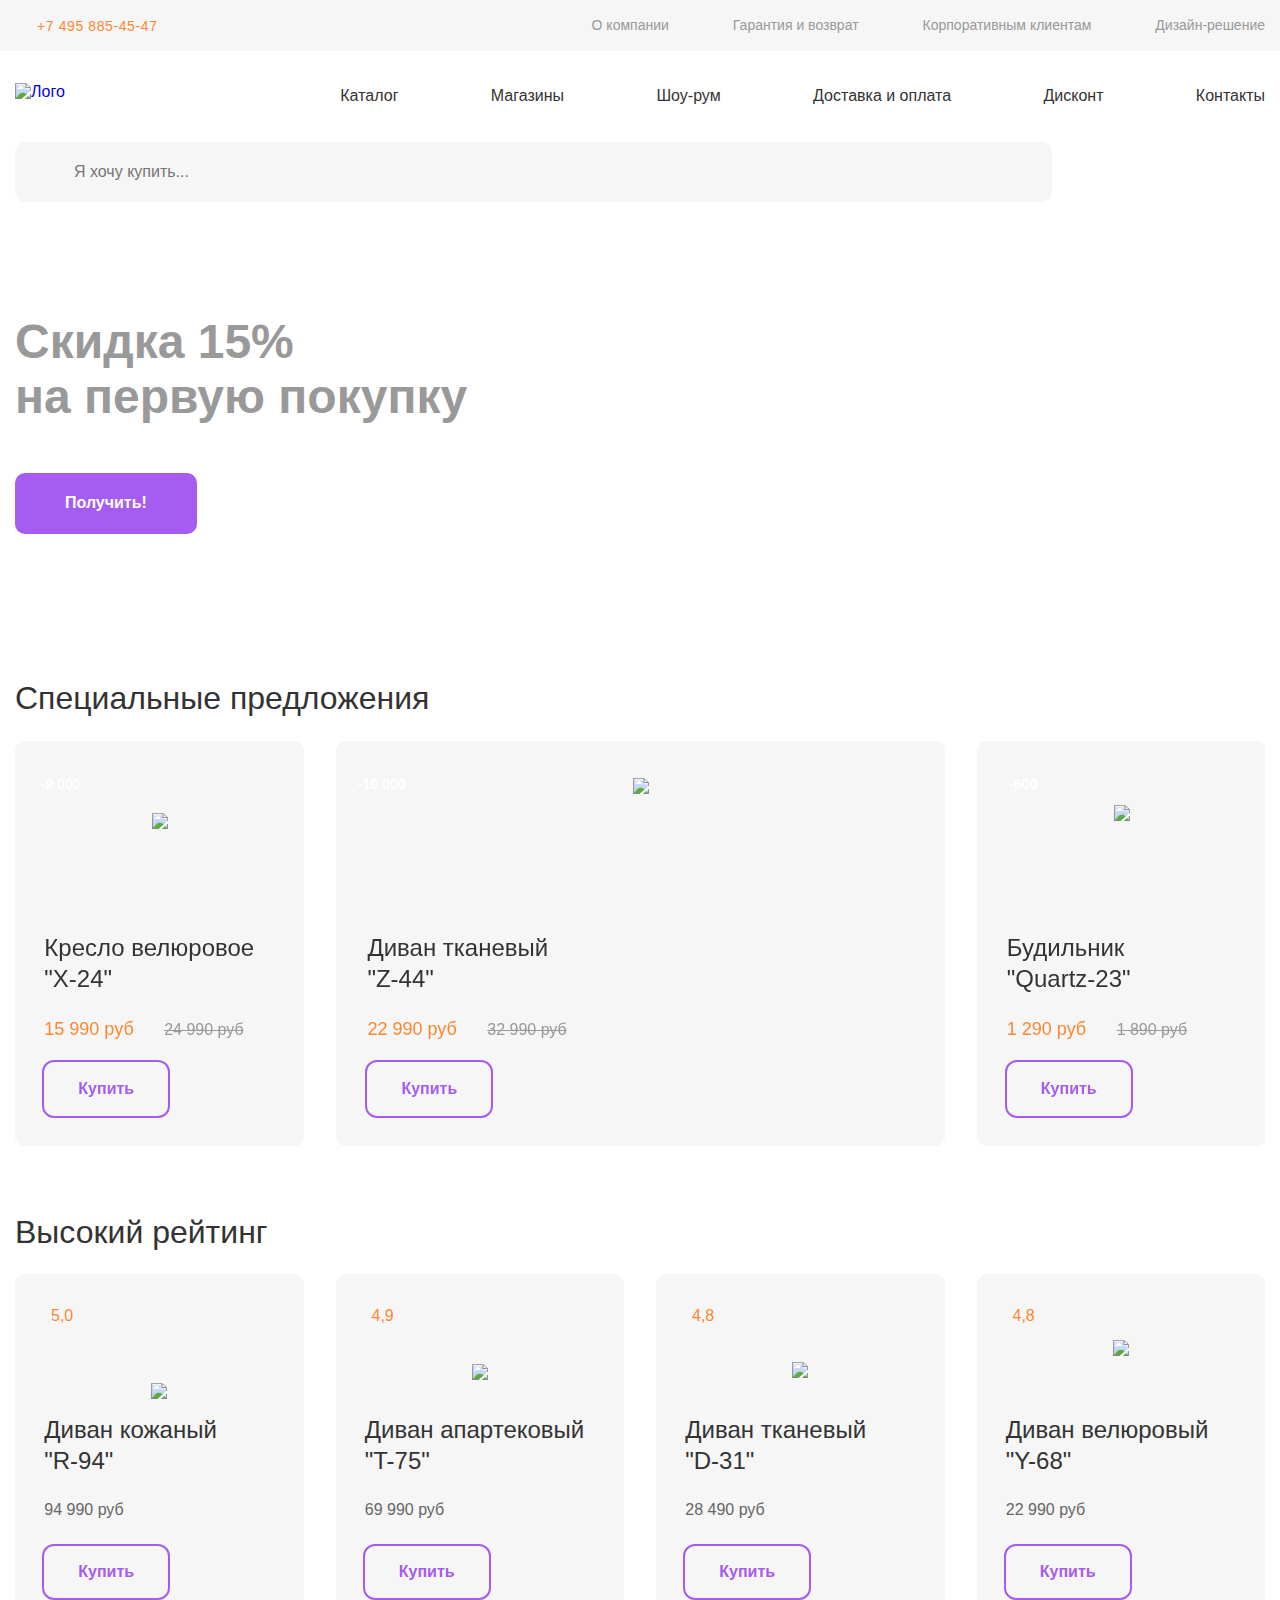
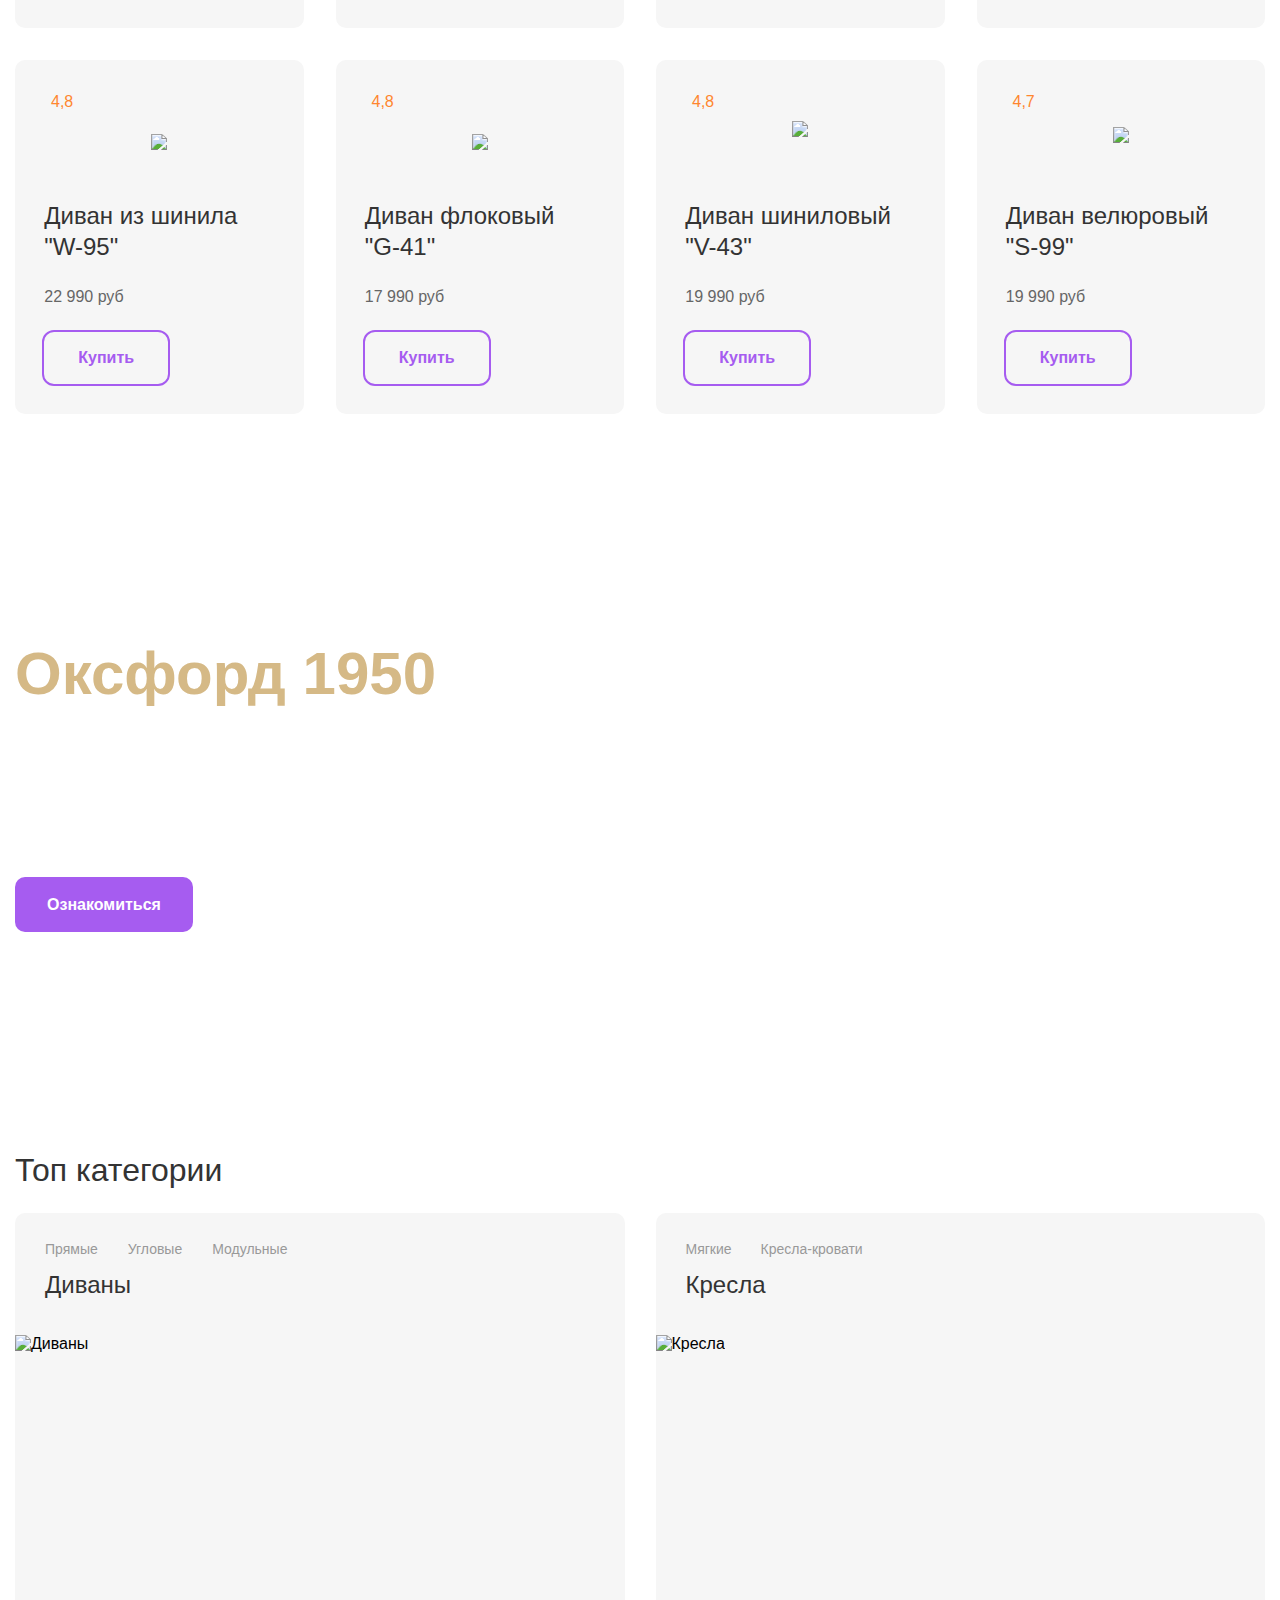
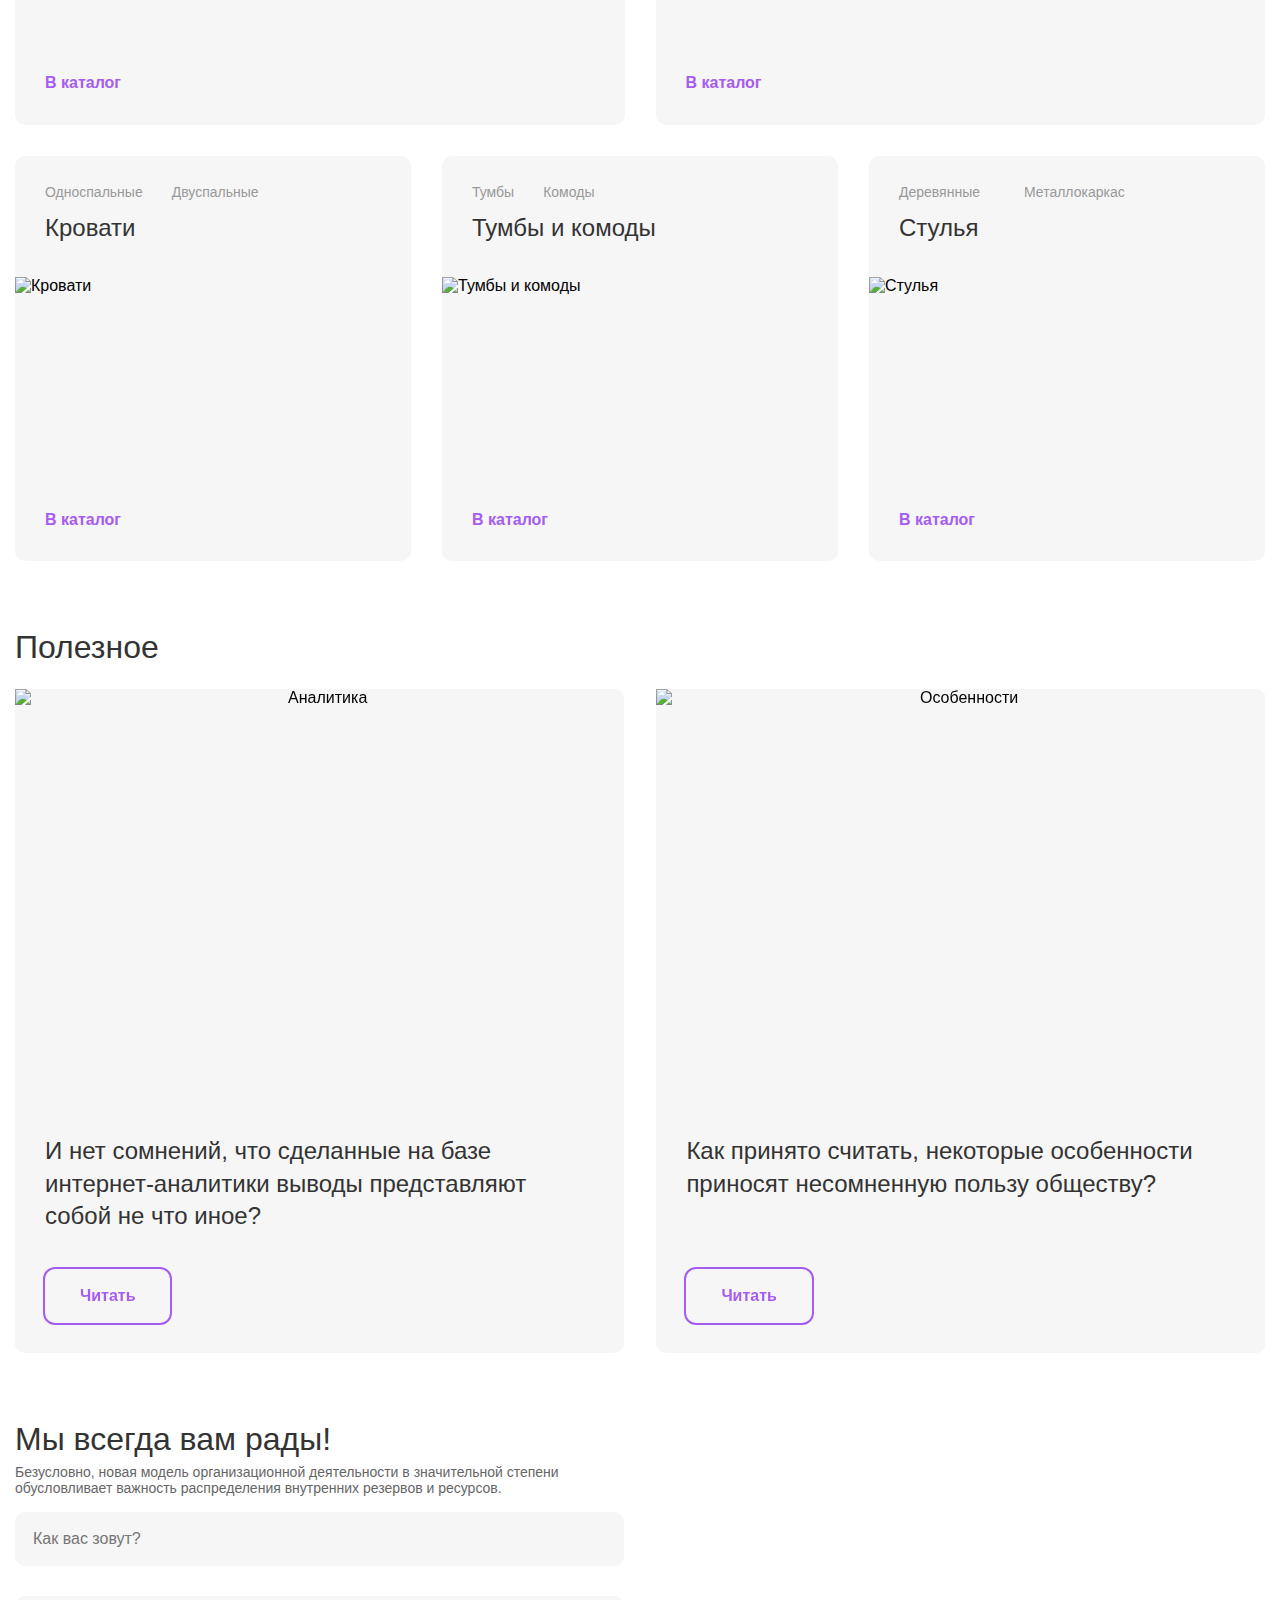
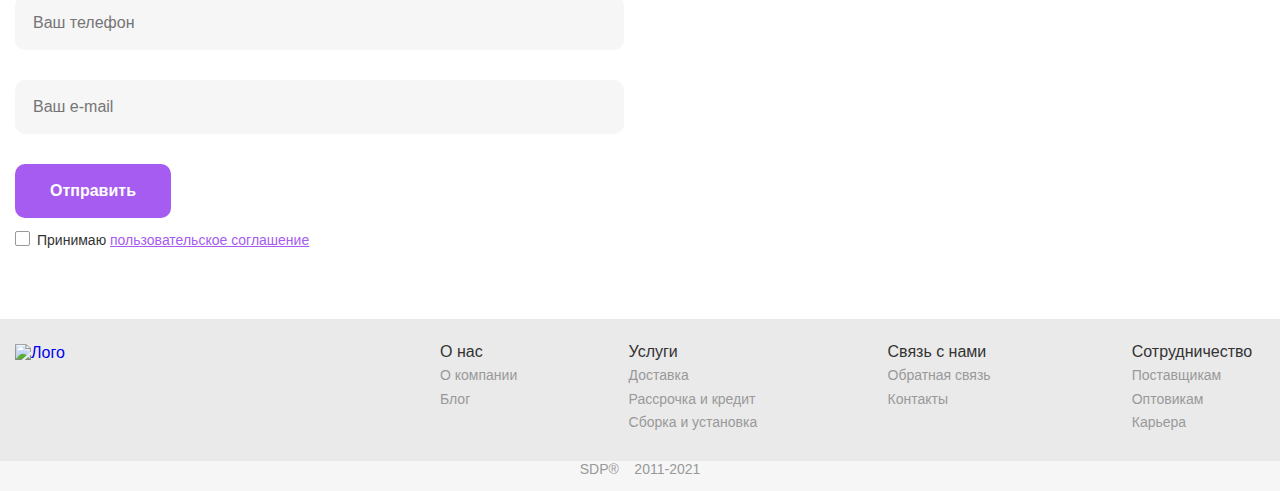
==== index.html @ 3b6efd2d "Add files via upload" ====
<!DOCTYPE html>
<html lang="ru" class="page">

<head>
  <meta charset="UTF-8">
  <meta name="viewport" content="width=device-width, initial-scale=1.0">
  <link rel="shortcut icon" href="favicon.ico" type="image/x-icon">
  <meta http-equiv="X-UA-Compatible" content="ie=edge">
  <meta name="theme-color" content="#111111">
  <meta name="description" content="Магазин диванов">
  <title>SitDownPls</title>
  <link href="fonts/MullerRegular.woff2" as="font" type="font/woff2" crossorigin>
  <link href="fonts/OpenSansRegular.woff2" as="font" type="font/woff2" crossorigin>
  <link href="fonts/OpenSansSemiBold.woff2" as="font" type="font/woff2" crossorigin>
  <link href="fonts/OpenSansBold.woff2" as="font" type="font/woff2" crossorigin>
  <link href="fonts/PlayfairDisplayBlack.woff2" as="font" type="font/woff2" crossorigin>
  <link rel="stylesheet" href="css/vendor.css">
  <link rel="stylesheet" href="https://cdn.jsdelivr.net/npm/swiper@11/swiper-bundle.min.css">
  <link rel="stylesheet" href="css/main.css">
</head>

<body class="page__body">
  <div class="site-container">
    <header class="header">
  <div class="container header__container">
    <div class="header__submenu">
      <div class="header__wrap-phone">
        <a href="tel:+7(495)885-45-47" class="header__phone-link" aria-label="+7(495)885-45-47">
        <svg class="header__phone-image">
          <use xlink:href="img/sprite.svg#mdi_call"></use>
        </svg>
          +7 495 885-45-47
        </a>
      </div>
      <nav class="nav-submenu header__nav" title="">
        <ul class="list-reset nav-submenu__list">
          <li class="nav-submenu__item"><a href="#" class="nav-submenu__link">О компании</a></li>
          <li class="nav-submenu__item"><a href="#" class="nav-submenu__link">Гарантия и возврат</a></li>
          <li class="nav-submenu__item"><a href="#" class="nav-submenu__link">Корпоративным клиентам</a></li>
          <li class="nav-submenu__item"><a href="#" class="nav-submenu__link">Дизайн-решение</a></li>
        </ul>
      </nav>
    </div>

    <a href="index.html" class="logo header__logo">
      <img loading="lazy" src="img/logo.svg" class="image" width="187" height="27" alt="Лого">
    </a>

    <div class="nav" data-menu>
      <nav class="nav-menu" title="">
        <ul class="list-reset nav-menu__list">
          <li class="nav-menu__item"><a href="catalog.html" class="nav-menu__link" target="_blank" data-menu-item>Каталог</a></li>
          <li class="nav-menu__item"><a href="#" class="nav-menu__link" target="_blank" data-menu-item>Магазины</a></li>
          <li class="nav-menu__item"><a href="#" class="nav-menu__link" target="_blank" data-menu-item>Шоу-рум</a></li>
          <li class="nav-menu__item"><a href="#" class="nav-menu__link" target="_blank" data-menu-item>Доставка и оплата</a></li>
          <li class="nav-menu__item"><a href="#discont" class="nav-menu__link" data-scroll data-menu-item>Дисконт</a></li>
          <li class="nav-menu__item"><a href="#contacts" class="nav-menu__link" data-scroll data-menu-item>Контакты</a></li>
        </ul>
      </nav>
    </div>
    <div class="header__block-search">
      <button class="header__search-btn btn-reset" aria-label="Поиск">
        <svg>
          <use xlink:href="/img/sprite.svg#search"></use>
        </svg>
      </button>
      <label>
        <span class="visually-hidden"></span>
        <input class="header__input" type="text" placeholder="Я хочу купить...">
      </label>
      <a class="header__search-link btn-reset" aria-label="Список">
        <svg>
          <use xlink:href="img/sprite-manual.svg#arrow"></use>
        </svg>
      </a>

    </div>
    <div class="header__block-user">
      <button class="header__user btn-reset" aria-label="Личный кабинет">
        <svg>
          <use xlink:href="img/sprite-manual.svg#user"></use>
        </svg>
      </button>
      <button class="header__basket btn-reset" aria-label="Корзина">
        <svg>
          <use xlink:href="img/sprite-manual.svg#shopping_cart"></use>
        </svg>
      </button>
    </div>
  </div>
</header>

    <main class="main">
      <section id="discont" class="hero-top">
  <div class="hero-top__container container">
    <h1 class="hero-top__title">Скидка 15% <br> на первую покупку</h1>
    <button class="hero-top__btn btn-primary btn-reset" aria-label="Получить">Получить!</button>
  </div>
</section>

      <section class="special">
  <div class="special__container container">
    <div class="special__wrap">
      <h2 class="special__title title">Специальные предложения</h2>
      <div class="special__tab-block">
        <button class="special__btn-arrows btn-arrows special__btn-arrows-left btn-reset" aria-label="Налево">
          <svg>
            <use xlink:href="img/sprite-manual.svg#left-arrow"></use>
          </svg>
        </button>
        <button class="special__btn-arrows btn-arrows special__btn-arrows-right btn-reset"  aria-label="Направо">
          <svg>
            <use xlink:href="img/sprite-manual.svg#right-arrow"></use>
          </svg>
        </button>
      </div>
    </div>

    <div class="special__swiper">
      <div class="swiper-wrapper special__wrapper">
        <div class="swiper-slide special__slide card">
          <div class="special__card special__card_name_chair card__item">
            <a href="card-one.html" class="special__link card__link" aria-label="Кресло велюровое X-24" target="_blank"></a>
            <div class="special__image card__image">
              <img loading="lazy" src="img/chair.png" alt="Кресло велюровое X-24">
            </div>
            <div class="card__inner">
              <div class="special__content card__content">
                <h3 class="special__subtitle card__subtitle">Кресло велюровое<br><q>X-24</q></h3>
                <div class="special__prices-block card__prices-block">
                  <span class="special__price">15 990 руб</span>
                  <span class="special__old-price card__old-price">24 990 руб</span>
                </div>
              </div>
              <div class="special__wrap-btn card__wrap-btn">
                <button class="special__btn btn-reset btn-secondary" aria-label="Купить">Купить</button>
              </div>
            </div>
            <span class="special__discount-total">-9 000</span>
          </div>
        </div>

        <div class="swiper-slide special__slide special__slide_number_2 card">
          <div class="special__card special__card_name_sofa card__item">
            <a href="card-one.html" class="special__link card__link" aria-label="Диван тканевый “Z-44”" target="_blank"></a>
            <div class="special__image card__image special__image_name_sofa">
              <picture>
                <source srcset="img/sofa-1024.png" media="(max-width: 1024px)">
                <img class="special__image-size" loading="lazy" src="img/sofa.png" alt="Диван тканевый “Z-44”">
              </picture>
            </div>
            <div class="special__inner special__inner_name_sofa card__inner">
              <div class="special__content card__content">
                <h3 class="special__subtitle card__subtitle">Диван тканевый<br><q>Z-44</q></h3>
                <div class="special__prices-block card__prices-block">
                  <span class="special__price">22 990 руб</span>
                  <span class="special__old-price card__old-price">32 990 руб</span>
                </div>
              </div>
              <div class="special__wrap-btn card__wrap-btn">
                <button class="special__btn btn-reset btn-secondary" aria-label="Купить">Купить</button>
              </div>
            </div>
            <span class="special__discount-total">-10 000</span>
          </div>
        </div>

        <div class="swiper-slide special__slide card">
          <div class="special__card special__card_name_clock card__item">
            <a href="card-one.html" class="special__link card__link" aria-label="Будильник “Quartz-23”" target="_blank"></a>
            <div class="special__image card__image">
              <img loading="lazy" src="img/Clock.png" alt="Будильник “Quartz-23”">
            </div>
            <div class="card__inner">
              <div class="special__content card__content">
                <h3 class="special__subtitle card__subtitle">Будильник<br><q>Quartz-23</q></h3>
                <div class="special__prices-block card__prices-block">
                  <span class="special__price">1 290 руб</span>
                  <span class="special__old-price card__old-price">1 890 руб</span>
                </div>
              </div>
              <div class="special__wrap-btn card__wrap-btn">
                <button class="special__btn btn-reset btn-secondary" aria-label="Купить">Купить</button>
              </div>
            </div>
            <span class="special__discount-total">-600</span>
          </div>
        </div>

        <div class="swiper-slide special__slide card">
          <div class="special__card special__card_name_deer card__item">
            <a href="card-one.html" class="special__link card__link" aria-label="Мини-скульптура “Oh my deer”" target="_blank"></a>
            <div class="special__image card__image">
              <img loading="lazy" src="img/Dear.png" alt="Мини-скульптура “Oh my deer”">
            </div>
            <div class="card__inner">
              <div class="special__content card__content">
                <h3 class="special__subtitle card__subtitle">Мини-скульптура <q>Oh my deer</q></h3>
                <div class="special__prices-block card__prices-block">
                  <span class="special__price">690 руб</span>
                  <span class="special__old-price card__old-price">990 руб</span>
                </div>
              </div>
              <div class="special__wrap-btn card__wrap-btn">
                <button class="special__btn btn-reset btn-secondary" aria-label="Купить">Купить</button>
              </div>
            </div>
            <span class="special__discount-total">-300</span>
          </div>
        </div>

        <div class="swiper-slide special__slide card">
          <div class="special__card special__card_name_sofa-brown card__item">
            <a href="card-one.html" class="special__link card__link" aria-label="Диван вел-флок “Z-85”" target="_blank"></a>
            <div class="special__image card__image">
              <img loading="lazy" src="img/sofa-brown.png" alt="Диван вел-флок “Z-85”">
            </div>
            <div class="card__inner">
              <div class="special__content card__content special__content_name_sofa-brown">
                <h3 class="special__subtitle card__subtitle">Диван вел-флок<br><q>Z-85</q></h3>
                <div class="special__prices-block card__prices-block">
                  <span class="special__price">22 990 руб</span>
                  <span class="special__old-price card__old-price">32 990 руб</span>
                </div>
              </div>
              <div class="special__wrap-btn card__wrap-btn">
                <button class="special__btn btn-reset btn-secondary" aria-label="Купить">Купить</button>
              </div>
            </div>
            <span class="special__discount-total">-10 000</span>
          </div>
        </div>

        <div class="swiper-slide special__slide card">
          <div class="special__card special__card_name_termometer card__item">
            <a href="card-one.html" class="special__link card__link" aria-label="Термометр + гидрометр “H-18”" target="_blank"></a>
            <div class="special__image card__image">
              <img loading="lazy" src="img/termometer.png" alt="Термометр + гидрометр “H-18”">
            </div>
            <div class="card__inner">
              <div class="special__content card__content">
                <h3 class="special__subtitle card__subtitle">Термометр + гидрометр <q>H-18</q></h3>
                <div class="special__prices-block card__prices-block">
                  <span class="special__price">1 390 руб</span>
                  <span class="special__old-price card__old-price">2 090 руб</span>
                </div>
              </div>
              <div class="special__wrap-btn card__wrap-btn">
                <button class="special__btn btn-reset btn-secondary" aria-label="Купить">Купить</button>
              </div>
            </div>
            <span class="special__discount-total">-700</span>
          </div>
        </div>
      </div>
    </div>
  </div>
</section>

      <section class="high-rating">
  <div class="high-rating__container container">
    <h2 class="high-rating__title title">Высокий рейтинг</h2>
    <ul class="high-rating__list list-reset card">

      <li class="high-rating__item card__item card__item_name_R94">
        <a href="card-one.html" class="high-rating__link card__link" aria-label="Диван кожаный “R-94”" target="_blank"></a>
        <div class="high-rating__image high-rating__image_name_R94 card__image">
          <picture>
            <source srcset="img/R94-320.png" media="(max-width: 320px)">
            <img loading="lazy" src="img/R94.png" alt="Диван кожаный “R-94”">
          </picture>
        </div>
        <div class="card__inner">
          <div class="high-rating__content card__content high-rating__content_name_sofa-brown">
            <h3 class="high-rating__subtitle card__subtitle">Диван кожаный<br><q>R-94</q></h3>
            <div class="high-rating__prices-block card__prices-block">
              <span class="high-rating__price card__price">94 990 руб</span>
            </div>
          </div>
          <div class="high-rating__wrap-btn card__wrap-btn">
            <button class="high-rating__btn btn-reset btn-secondary" aria-label="Купить">Купить</button>
          </div>
        </div>
        <span class="card__rate">5,0</span>
      </li>

      <li class="high-rating__item card__item">
        <a href="card-one.html" class="high-rating__link card__link" aria-label="Диван апартековый “T-75”" target="_blank"></a>
        <div class="high-rating__image high-rating__image_name_T75 card__image">
          <picture>
            <source srcset="img/T75-320.png" media="(max-width: 320px)">
            <img loading="lazy" src="img/T75.png" alt="Диван апартековый “T-75”">
          </picture>
        </div>
        <div class="card__inner">
          <div class="high-rating__content card__content high-rating__content_name_sofa-brown">
            <h3 class="high-rating__subtitle card__subtitle">Диван апартековый<br><q>T-75</q></h3>
            <div class="high-rating__prices-block card__prices-block">
              <span class="high-rating__price card__price">69 990 руб</span>
            </div>
          </div>
          <div class="high-rating__wrap-btn card__wrap-btn">
            <button class="high-rating__btn btn-reset btn-secondary" aria-label="Купить">Купить</button>
          </div>
        </div>
        <span class="card__rate">4,9</span>
      </li>

      <li class="high-rating__item card__item">
        <a href="card-one.html" class="high-rating__link card__link" aria-label="Диван тканевый “D-31”" target="_blank"></a>
        <div class="high-rating__image card__image">
          <picture>
            <source srcset="img/D31-320.png" media="(max-width: 320px)">
            <img loading="lazy" src="img/D31.png" alt="Диван тканевый “D-31”">
          </picture>
        </div>
        <div class="card__inner">
          <div class="high-rating__content card__content high-rating__content_name_sofa-brown">
            <h3 class="high-rating__subtitle card__subtitle">Диван тканевый<br><q>D-31</q></h3>
            <div class="high-rating__prices-block card__prices-block">
              <span class="high-rating__price card__price">28 490 руб</span>
            </div>
          </div>
          <div class="high-rating__wrap-btn card__wrap-btn">
            <button class="high-rating__btn btn-reset btn-secondary" aria-label="Купить">Купить</button>
          </div>
        </div>
        <span class="card__rate">4,8</span>
      </li>

      <li class="high-rating__item card__item">
        <a href="card-one.html" class="high-rating__link card__link" aria-label="Диван велюровый “Y-68”" target="_blank"></a>
        <div class="high-rating__image high-rating__image_name_Y68 card__image">
          <picture>
            <source srcset="img/Y68-320.png" media="(max-width: 320px)">
            <img loading="lazy" src="img/Y68.png" alt="Диван велюровый “Y-68”">
          </picture>
        </div>
        <div class="card__inner">
          <div class="high-rating__content card__content high-rating__content_name_sofa-brown">
            <h3 class="high-rating__subtitle card__subtitle">Диван велюровый<br><q>Y-68</q></h3>
            <div class="high-rating__prices-block card__prices-block">
              <span class="high-rating__price card__price">22 990 руб</span>
            </div>
          </div>
          <div class="high-rating__wrap-btn card__wrap-btn">
            <button class="high-rating__btn btn-reset btn-secondary" aria-label="Купить">Купить</button>
          </div>
        </div>
        <span class="card__rate">4,8</span>
      </li>

      <li class="high-rating__item card__item">
        <a href="card-one.html" class="high-rating__link card__link" aria-label="Диван из шинила “W-95”" target="_blank"></a>
        <div class="high-rating__image card__image">
          <picture>
            <source srcset="img/W95-320.png" media="(max-width: 320px)">
            <img loading="lazy" src="img/W95.png" alt="Диван из шинила “W-95”">
          </picture>
        </div>
        <div class="card__inner">
          <div class="high-rating__content card__content high-rating__content_name_sofa-brown">
            <h3 class="high-rating__subtitle card__subtitle">Диван из шинила<br><q>W-95</q></h3>
            <div class="high-rating__prices-block card__prices-block">
              <span class="high-rating__price card__price">22 990 руб</span>
            </div>
          </div>
          <div class="high-rating__wrap-btn card__wrap-btn">
            <button class="high-rating__btn btn-reset btn-secondary" aria-label="Купить">Купить</button>
          </div>
        </div>
        <span class="card__rate">4,8</span>
      </li>

      <li class="high-rating__item card__item">
        <a href="card-one.html" class="high-rating__link card__link" aria-label="Диван флоковый “G-41”" target="_blank"></a>
        <div class="high-rating__image card__image">
          <picture>
            <source srcset="img/G41-320.png" media="(max-width: 320px)">
            <img loading="lazy" src="img/G41.png" alt="Диван флоковый “G-41”">
          </picture>
        </div>
        <div class="card__inner">
          <div class="high-rating__content card__content high-rating__content_name_sofa-brown">
            <h3 class="high-rating__subtitle card__subtitle">Диван флоковый<br><q>G-41</q></h3>
            <div class="high-rating__prices-block card__prices-block">
              <span class="high-rating__price card__price">17 990 руб</span>
            </div>
          </div>
          <div class="high-rating__wrap-btn card__wrap-btn">
            <button class="high-rating__btn btn-reset btn-secondary" aria-label="Купить">Купить</button>
          </div>
        </div>
        <span class="card__rate">4,8</span>
      </li>

      <li class="high-rating__item card__item card__item_name_V43">
        <a href="card-one.html" class="high-rating__link card__link" aria-label="Диван шиниловый “V-43”" target="_blank"></a>
        <div class="high-rating__image card__image">
          <img loading="lazy" src="img/V43.png" width="266" height="130" alt="Диван шиниловый “V-43”">
        </div>
        <div class="card__inner">
          <div class="high-rating__content card__content high-rating__content_name_sofa-brown">
            <h3 class="high-rating__subtitle card__subtitle">Диван шиниловый<br><q>V-43</q></h3>
            <div class="high-rating__prices-block card__prices-block">
              <span class="high-rating__price card__price">19 990 руб</span>
            </div>
          </div>
          <div class="high-rating__wrap-btn card__wrap-btn">
            <button class="high-rating__btn btn-reset btn-secondary" aria-label="Купить">Купить</button>
          </div>
        </div>
        <span class="card__rate">4,8</span>
      </li>

      <li class="high-rating__item card__item">
        <a href="card-one.html" class="high-rating__link card__link" aria-label="Диван велюровый “S-99”" target="_blank"></a>
        <div class="high-rating__image card__image">
         <img loading="lazy" src="img/S99.png" width="212" height="124" alt="Диван велюровый “S-99”">
        </div>
        <div class="card__inner">
          <div class="high-rating__content card__content high-rating__content_name_sofa-brown">
            <h3 class="high-rating__subtitle card__subtitle">Диван велюровый<br><q>S-99</q></h3>
            <div class="high-rating__prices-block card__prices-block">
              <span class="high-rating__price card__price">19 990 руб</span>
            </div>
          </div>
          <div class="high-rating__wrap-btn card__wrap-btn">
            <button class="high-rating__btn btn-reset btn-secondary" aria-label="Купить">Купить</button>
          </div>
        </div>
        <span class="card__rate">4,7</span>
      </li>
    </ul>
  </div>
</section>

      <section class="hero-bottom">
  <div class="hero-bottom__container container">
    <div class="hero-bottom__descr">
      <h2 class="hero-bottom__title"><span class="hero-bottom__heading">Оксфорд 1950</span> Новая коллекция изысканных кресел </h2>
      <a href="#" class="hero-bottom__btn btn-primary btn-reset" target="_blank">Ознакомиться</a>
    </div>
  </div>
</section>

      <section class="top">
  <div class="top__container container">
    <h2 class="top__title title">Топ категории</h2>
    <ul class="top__list list-reset">

      <li class="top__card">
        <ul class="top__views-list top__views-list_row list-reset">
          <li class="top__item">
            <a href="#" class="top__item-link" target="_blank">Прямые</a>
          </li>
          <li class="top__item">
            <a href="#" class="top__item-link" target="_blank">Угловые</a>
          </li>
          <li class="top__item">
            <a href="#" class="top__item-link" target="_blank">Модульные</a>
          </li>
        </ul>
        <h3 class="top__subtitle top__subtitle_size_xxl">Диваны
          <a href="catalog.html" class="top__subtitle-link link" target="_blank">
            <svg>
              <use xlink:href="img/sprite-manual.svg#catalog"></use>
            </svg>
          </a>
        </h3>
        <div class="top__image">
          <picture>
            <source srcset="img/sofas-320.png" media="(max-width: 320px)">
            <img loading="lazy" src="img/sofas.png" width="515" height="308" alt="Диваны">
          </picture>
        </div>
        <a href="catalog.html" class="top__card-link link" target="_blank">В каталог
          <svg>
            <use xlink:href="img/sprite-manual.svg#catalog"></use>
          </svg>
        </a>
      </li>

      <li class="top__card">
        <ul class="top__views-list list-reset">
          <li class="top__item">
            <a href="#" class="top__item-link top__item-link_size_s" target="_blank">Мягкие</a>
          </li>
          <li class="top__item">
            <a href="#" class="top__item-link top__item-link_size_s" target="_blank">Кресла-кровати</a>
          </li>
        </ul>
        <h3 class="top__subtitle">Кресла
          <a href="catalog.html" class="top__subtitle-link link" target="_blank">
            <svg>
              <use xlink:href="img/sprite-manual.svg#catalog"></use>
            </svg>
          </a>
        </h3>
        <div class="top__image">
          <picture>
            <source srcset="img/armchairs-320.png" media="(max-width: 320px)">
            <source srcset="img/armchairs-1024.png" media="(max-width: 1024px)">
            <img loading="lazy" src="img/armchairs.png" alt="Кресла">
          </picture>
        </div>
        <a href="catalog.html" class="top__card-link link" target="_blank">В каталог
          <svg>
            <use xlink:href="img/sprite-manual.svg#catalog"></use>
          </svg>
        </a>
      </li>

      <li class="top__card">
        <ul class="top__views-list list-reset">
          <li class="top__item">
            <a href="#" class="top__item-link top__item-link_size_s" target="_blank">Односпальные</a>
          </li>
          <li class="top__item">
            <a href="#" class="top__item-link top__item-link_size_s" target="_blank">Двуспальные</a>
          </li>
        </ul>
        <h3 class="top__subtitle">Кровати
          <a href="catalog.html" class="top__subtitle-link link" target="_blank">
            <svg>
              <use xlink:href="img/sprite-manual.svg#catalog"></use>
            </svg>
          </a>
        </h3>
        <div class="top__image">
          <picture>
            <source srcset="img/beds-320.png" media="(max-width: 320px)">
            <source srcset="img/beds-1024.png" media="(max-width: 1024px)">
            <img loading="lazy" src="img/beds.png" alt="Кровати">
          </picture>
        </div>
        <a href="catalog.html" class="top__card-link link" target="_blank">В каталог
          <svg>
            <use xlink:href="img/sprite-manual.svg#catalog"></use>
          </svg>
        </a>
      </li>

      <li class="top__card">
        <ul class="top__views-list list-reset">
          <li class="top__item">
            <a href="#" class="top__item-link top__item-link_size_s" target="_blank">Тумбы</a>
          </li>
          <li class="top__item">
            <a href="#" class="top__item-link top__item-link_size_s" target="_blank">Комоды</a>
          </li>
        </ul>
        <h3 class="top__subtitle">Тумбы и комоды
          <a href="catalog.html" class="top__subtitle-link link" target="_blank">
            <svg>
              <use xlink:href="img/sprite-manual.svg#catalog"></use>
            </svg>
          </a>
        </h3>
        <div class="top__image">
          <picture>
            <source srcset="img/dressers-320.png" media="(max-width: 320px)">
            <source srcset="img/dressers-1024.png" media="(max-width: 1024px)">
            <img loading="lazy" src="img/dressers.png" alt="Тумбы и комоды">
          </picture>
        </div>
        <a href="catalog.html" class="top__card-link link" target="_blank">В каталог
          <svg>
            <use xlink:href="img/sprite-manual.svg#catalog"></use>
          </svg>
        </a>
      </li>

      <li class="top__card">
        <ul class="top__views-list top__views-list--offset list-reset">
          <li class="top__item">
            <a href="#" class="top__item-link top__item-link_size_s" target="_blank">Деревянные</a>
          </li>
          <li class="top__item">
            <a href="#" class="top__item-link top__item-link_size_s" target="_blank">Металлокаркас</a>
          </li>
        </ul>
        <h3 class="top__subtitle">Стулья
          <a href="catalog.html" class="top__subtitle-link link" target="_blank">
            <svg>
              <use xlink:href="img/sprite-manual.svg#catalog"></use>
            </svg>
          </a>
        </h3>
        <div class="top__image">
          <picture>
            <source srcset="img/chairs-320.png" media="(max-width: 320px)">
            <source srcset="img/chairs-1024.png" media="(max-width: 1024px)">
            <img loading="lazy" src="img/chairs.png" width="258" height="202" alt="Стулья">
          </picture>
        </div>
        <a href="catalog.html" class="top__card-link link" target="_blank">В каталог
          <svg>
            <use xlink:href="img/sprite-manual.svg#catalog"></use>
          </svg>
        </a>
      </li>
    </ul>
  </div>
</section>

      <section class="useful">
  <div class="useful__container container">
    <div class="useful__wrap">
      <h2 class="useful__title title">Полезное</h2>
      <div class="useful__tab-block">
        <button class="useful__btn-arrows btn-arrows useful__btn-arrows-left btn-reset" aria-label="Налево">
          <svg>
            <use xlink:href="img/sprite-manual.svg#left-arrow"></use>
          </svg>
        </button>
        <button class="useful__btn-arrows btn-arrows useful__btn-arrows-right btn-reset" aria-label="Направо">
          <svg>
            <use xlink:href="img/sprite-manual.svg#right-arrow"></use>
          </svg>
        </button>
      </div>
    </div>

    <div class="useful__swiper">
      <div class="swiper-wrapper useful__swiper-wrapper">
        <div class="swiper-slide useful__slide">
          <div class="useful__card">
            <a href="#" class="useful__link" aria-label="Аналитика" target="_blank"></a>
            <div class="useful__image">
              <picture>
                <source srcset="img/analityc-1024.webp" media="(max-width: 1024px)">
                <img loading="lazy" class="useful__img" src="img/analityc.webp" width="624" height="426" alt="Аналитика">
              </picture>
            </div>
            <div class="useful__content">
              <p class="useful__text">И нет сомнений, что сделанные на базе интернет-аналитики выводы представляют собой не что иное?</p>
              <a href="#" class="useful__btn btn-reset btn-secondary" target="_blank">Читать</a>
            </div>
          </div>
        </div>

        <div class="swiper-slide useful__slide">
          <div class="useful__card">
            <a href="#" class="useful__link" aria-label="Особенности" target="_blank"></a>
            <div class="useful__image useful__image_name_sofa">
              <picture>
                <source srcset="img/image2-1024.webp" media="(max-width: 1024px)">
                <img loading="lazy" class="useful__img" src="img/image2.webp" width="624" height="426" alt="Особенности">
              </picture>
            </div>
            <div class="useful__content">
              <p class="useful__text">Как принято считать, некоторые особенности приносят несомненную пользу обществу?</p>
              <a href="#" class="useful__btn btn-reset btn-secondary" target="_blank">Читать</a>
            </div>
          </div>
        </div>

        <div class="swiper-slide useful__slide">
          <div class="useful__card">
            <a href="#" class="useful__link" aria-label="Развитие" target="_blank"></a>
            <div class="useful__image">
              <img loading="lazy" class="useful__img" src="img/image3-1024.webp" width="624" height="426" alt="Развитие">
            </div>
            <div class="useful__content">
              <p class="useful__text">Ясность нашей позиции очевидна: укрепление и развитие внутренней структуры?</p>
              <a href="#" class="useful__btn btn-reset btn-secondary" target="_blank">Читать</a>
            </div>
          </div>
        </div>

        <div class="swiper-slide useful__slide">
          <div class="useful__card">
            <a href="#" class="useful__link" aria-label="Консультация" target="_blank"></a>
            <div class="useful__image">
              <img loading="lazy" class="useful__img" src="img/image4-320.webp" alt="Консультация">
            </div>
            <div class="useful__content">
              <p class="useful__text">Прежде всего, консультация с широким активом однозначно фиксирует необходимость распределения?</p>
              <a href="#" class="useful__btn btn-reset btn-secondary" target="_blank">Читать</a>
            </div>
          </div>
        </div>

        <div class="swiper-slide useful__slide">
          <div class="useful__card">
            <a href="#" class="useful__link" aria-label="Особенности" target="_blank"></a>
            <div class="useful__image">
              <img loading="lazy" class="useful__img" src="img/image5-320.webp" alt="Особенности">
            </div>
            <div class="useful__content useful__content_name_sofa-brown">
              <p class="useful__text">Как принято считать, некоторые особенности приносят несомненную пользу обществу?</p>
              <a href="#" class="useful__btn btn-reset btn-secondary" target="_blank">Читать</a>
            </div>
          </div>
        </div>
      </div>
    </div>
  </div>
</section>

      <section id="contacts" class="contacts">
  <div class="contacts__container container">
    <div class="contacts__block-inputs">
      <h2 class="contacts__title title">Мы всегда вам рады!</h2>
      <p class="contacts__text">Безусловно, новая модель организационной деятельности в значительной степени обусловливает важность распределения внутренних резервов и ресурсов.</p>
      <form action="#" class="form contacts__form">
        <label class="form__label">
          <input type="text" name="Имя" class="input-reset form__input input-name" placeholder="Как вас зовут?" aria-label="Введите имя">
        </label>
        <label class="form__label">
          <input type="tel" name="Телефон" class="input-reset form__input input-tel" placeholder="Ваш телефон" aria-label="Введите телефон">
        </label>
        <label class="form__label">
          <input type="email" name="E-mail" class="input-reset form__input input-email" placeholder="Ваш e-mail" aria-label="Введите e-mail">
        </label>
        <button class="btn-reset form__btn btn-primary" aria-label="Отправить">Отправить</button>
        <label class="custom-checkbox contacts__custom-checkbox">
          <input type="checkbox" class="custom-checkbox__field input-chekbox" required>
          <span class="custom-checkbox__content contacts__accept">Принимаю <a href="#" class="custom-checkbox__link">пользовательское соглашение</a></span>
        </label>
      </form>
    </div>
    <div class="contacts__image"></div>
  </div>
</section>

    </main>
    <footer class="footer">
  <div class="footer__container container">
    <div class="footer__left">
      <a href="#" class="logo footer__logo">
        <img loading="lazy" src="img/logo.svg" class="image" width="187" height="27" alt="Лого">
      </a>
      <ul class="footer__social-list list-reset">
        <li class="footer__social-item">
          <a href="#" class="footer__social-link" target="_blank" aria-label="Одноклассники">
            <svg class="">
              <use xlink:href="img/sprite-manual.svg#ok"></use>
            </svg>
          </a>
        </li>
        <li class="footer__social-item">
          <a href="#" class="footer__social-link" target="_blank" aria-label="ВК">
            <svg class="">
              <use xlink:href="img/sprite-manual.svg#vk"></use>
            </svg>
          </a>
        </li>
      </ul>
    </div>
    <nav class="footer__nav">
      <div class="footer__nav-about-us">
        <h2 class="footer__title">О нас</h2>
        <ul class="footer__nav-list list-reset">
          <li class="footer__nav-item">
            <a href="#" class="footer__nav-link" target="_blank">О компании</a>
          </li>
          <li class="footer__nav-item">
            <a href="#" class="footer__nav-link" target="_blank">Блог</a>
          </li>
        </ul>
      </div>
      <div class="footer__nav-services">
        <h2 class="footer__title">Услуги</h2>
        <ul class="footer__nav-list list-reset">
          <li class="footer__nav-item">
            <a href="#" class="footer__nav-link" target="_blank">Доставка</a>
          </li>
          <li class="footer__nav-item">
            <a href="#" class="footer__nav-link" target="_blank">Рассрочка и кредит</a>
          </li>
          <li class="footer__nav-item">
            <a href="#" class="footer__nav-link" target="_blank">Сборка и установка</a>
          </li>
        </ul>
      </div>
      <div class="footer__nav-connect">
        <h2 class="footer__title">Связь с нами</h2>
        <ul class="footer__nav-list list-reset">
          <li class="footer__nav-item">
            <a href="#" class="footer__nav-link" target="_blank">Обратная связь</a>
          </li>
          <li class="footer__nav-item">
            <a href="#contacts" class="footer__nav-link" target="_blank">Контакты</a>
          </li>
        </ul>
      </div>
      <div class="footer__nav-cooperation">
        <h2 class="footer__title">Сотрудничество</h2>
        <ul class="footer__nav-list list-reset">
          <li class="footer__nav-item">
            <a href="cooperation.html" class="footer__nav-link" target="_blank">Поставщикам</a>
          </li>
          <li class="footer__nav-item">
            <a href="#" class="footer__nav-link" target="_blank">Оптовикам</a>
          </li>
          <li class="footer__nav-item">
            <a href="#" class="footer__nav-link" target="_blank">Карьера</a>
          </li>
        </ul>
      </div>
    </nav>
  </div>
  <span class="footer__trademark">SDP®    2011-2021</span>
</footer>

  </div>
  <script src="https://cdn.jsdelivr.net/npm/swiper@11/swiper-bundle.min.js"></script>
  <script src="js/main.js"></script>
</body>

</html>
---- css/main.css ----
:root {
  --font-family: "OpenSans", sans-serif;
  --second-family: "PlayfairDisplay", sans-serif;
  --content-width: 1280px;
  --container-offset: 15px;
  --container-width: calc(var(--content-width) + (var(--container-offset) * 2));
  --gap-high-rating: 32px;
  --container-offset-1024: 36px;
  --light: #fff;
  --dark: #333333;
  --gold: #D5B986;
  --grey: #999999;
  --grey_light-background: #F6F6F6;
  --grey_price: #666666;
  --md_grey-footer: #EAEAEA;
  --primary-btn: #A65CF0;
  --secondary-background: #FF862F;
  --primary_light: #C998FB;
  --fill_user: #FFFFFF;
  --stroke_user: #A65CF0;
  --fill_none: none;
  --stroke_grey: #999999;
}

/* stylelint-disable */
/* stylelint-disable */
/* stylelint-disable */
.custom-checkbox__field:checked + .custom-checkbox__content::after {
  opacity: 1;
}

.custom-checkbox__field:disabled + .custom-checkbox__content {
  opacity: 0.4;
  pointer-events: none;
}

/* stylelint-disable */
/* stylelint-disable */
/* stylelint-disable value-keyword-case */
@font-face {
  font-family: "Muller";
  src: url("../fonts/../fonts/MullerRegular.woff2") format("woff2");
  font-weight: 400;
  font-display: swap;
  font-style: normal;
}
@font-face {
  font-family: "OpenSans";
  src: url("../fonts/../fonts/OpenSansBold.woff2") format("woff2");
  font-weight: 700;
  font-display: swap;
  font-style: normal;
}
@font-face {
  font-family: "OpenSans";
  src: url("../fonts/../fonts/OpenSansRegular.woff2") format("woff2");
  font-weight: 400;
  font-display: swap;
  font-style: normal;
}
@font-face {
  font-family: "OpenSans";
  src: url("../fonts/../fonts/OpenSansSemiBold.woff2") format("woff2");
  font-weight: 600;
  font-display: swap;
  font-style: normal;
}
@font-face {
  font-family: "PlayfairDisplay";
  src: url("../fonts/../fonts/PlayfairDisplayBlack.woff2") format("woff2");
  font-weight: 900;
  font-display: swap;
  font-style: normal;
}
html {
  box-sizing: border-box;
}

*,
*::before,
*::after {
  box-sizing: inherit;
}

.page {
  height: 100%;
  font-family: var(--font-family, sans-serif);
  -webkit-text-size-adjust: 100%;
}

.page__body {
  margin: 0;
  min-width: 320px;
  min-height: 100%;
  font-size: 16px;
  background-color: var(--light);
}

img {
  height: auto;
  max-width: 100%;
  object-fit: cover;
}

q {
  quotes: '"' '"';
}

a {
  text-decoration: none;
}

.site-container {
  overflow: hidden;
}

.is-hidden {
  display: none !important; /* stylelint-disable-line declaration-no-important */
}

.btn-reset {
  border: none;
  padding: 0;
  background-color: transparent;
  cursor: pointer;
}

.list-reset {
  list-style: none;
  margin: 0;
  padding: 0;
}

.input-reset {
  -webkit-appearance: none;
  appearance: none;
  border: none;
  border-radius: 0;
  background-color: #fff;
}
.input-reset::-webkit-search-decoration, .input-reset::-webkit-search-cancel-button, .input-reset::-webkit-search-results-button, .input-reset::-webkit-search-results-decoration {
  display: none;
}

.visually-hidden {
  position: absolute;
  overflow: hidden;
  margin: -1px;
  border: 0;
  padding: 0;
  width: 1px;
  height: 1px;
  clip: rect(0 0 0 0);
}

.container {
  margin: 0 auto;
  padding: 0 var(--container-offset);
  max-width: var(--container-width);
}
@media (max-width: 1024px) {
  .container {
    padding: 0 var(--container-offset-1024);
  }
}
@media (max-width: 768px) {
  .container {
    padding: 0 9.5%;
  }
}
@media (max-width: 575px) {
  .container {
    padding: 0 12px;
  }
}

.js-focus-visible :focus:not(.focus-visible) {
  outline: none;
}

.centered {
  text-align: center;
}

option[default] {
  display: none;
}

.dis-scroll {
  position: fixed;
  left: 0;
  top: 0;
  overflow: hidden;
  width: 100%;
  height: 100vh;
  overscroll-behavior: none;
}

.page--ios .dis-scroll {
  position: relative;
}

.title {
  margin: 0;
  font-size: 32px;
  font-style: normal;
  font-weight: 400;
  line-height: 100%;
  color: var(--dark);
}
@media (max-width: 320px) {
  .title {
    font-size: 24px;
  }
}

.nav-submenu {
  display: flex;
  align-items: center;
  background-color: #F6F6F6;
}
.nav-submenu__list {
  display: flex;
  gap: 64px;
}
@media (max-width: 768px) {
  .nav-submenu__list {
    gap: 35px;
  }
}
@media (max-width: 320px) {
  .nav-submenu__item:nth-child(3) {
    width: 113px;
  }
}
.nav-submenu__link {
  font-size: 14px;
  font-style: normal;
  font-weight: 400;
  line-height: 100%;
  color: var(--grey);
  transition: background-color 0.5s ease-in-out, color 0.5s ease-in-out;
}
.nav-submenu__link:focus {
  outline: none;
  background-color: #EBD1FF;
  color: #7033AC;
}
@media (any-hover: hover) {
  .nav-submenu__link:hover {
    color: #A65CF0;
  }
}
.nav-submenu__link:active {
  padding: 0;
  color: #7033AC;
  background-color: transparent;
}
@media (max-width: 1024px) {
  .nav-submenu {
    margin-left: -55%;
    padding-left: 55%;
    min-height: 50px;
  }
}
@media (max-width: 768px) {
  .nav-submenu {
    margin-right: -55%;
    padding-right: 55%;
  }
}
@media (max-width: 480px) {
  .nav-submenu {
    display: none;
  }
}

.nav-submenu-480 {
  display: none;
  margin-right: -55%;
  padding-right: 55%;
  background-color: #F6F6F6;
}
.nav-submenu-480__list {
  display: flex;
  gap: 64px;
}
@media (max-width: 480px) {
  .nav-submenu-480__list {
    flex-wrap: wrap;
    justify-content: space-between;
    row-gap: 12px;
    margin-left: -13%;
    padding: 24px 0;
    padding-left: 12%;
    padding-right: 35px;
    width: 100vw;
    background-color: #f6f6f6;
  }
}
@media (max-width: 320px) {
  .nav-submenu-480__list {
    column-gap: 0;
  }
}
@media (max-width: 768px) {
  .nav-submenu-480 {
    gap: 35px;
  }
}
@media (max-width: 320px) {
  .nav-submenu-480__item:nth-child(3) {
    width: 113px;
  }
}
.nav-submenu-480__link {
  font-size: 14px;
  font-style: normal;
  font-weight: 400;
  line-height: 100%;
  color: var(--grey);
  transition: background-color 0.5s ease-in-out, color 0.5s ease-in-out;
}
.nav-submenu-480__link:focus {
  outline: none;
  background-color: #EBD1FF;
  color: #7033AC;
}
@media (any-hover: hover) {
  .nav-submenu-480__link:hover {
    color: #A65CF0;
  }
}
.nav-submenu-480__link:active {
  padding: 0;
  color: #7033AC;
  background-color: transparent;
}
@media (max-width: 1024px) {
  .nav-submenu-480 {
    margin-left: -55%;
    padding-left: 55%;
    min-height: 50px;
  }
}
@media (max-width: 480px) {
  .nav-submenu-480 {
    display: block;
  }
}

.nav {
  grid-row: 2;
  grid-column: 4/9 span;
}
@media (max-width: 1024px) {
  .nav {
    grid-column: 3/7 span;
  }
}
@media (max-width: 970px) {
  .nav {
    grid-column: 9 span;
    grid-row: 3;
    margin-bottom: 34px;
  }
}
@media (max-width: 768px) {
  .nav {
    grid-column: 6 span;
    margin-bottom: 30px;
  }
}
@media (max-width: 320px) {
  .nav {
    margin-bottom: 0px;
    background-image: none;
  }
}

.nav-menu__list {
  display: flex;
  justify-content: space-between;
}
@media (max-width: 1024px) {
  .nav-menu__list {
    justify-content: end;
    gap: 5.8%;
  }
}
@media (max-width: 970px) {
  .nav-menu__list {
    justify-content: flex-start;
  }
}
@media (max-width: 768px) {
  .nav-menu__list {
    gap: 3.8%;
    overflow-x: scroll;
    justify-content: space-between;
    white-space: nowrap;
    height: 100%;
  }
}
@media (max-width: 320px) {
  .nav-menu__list {
    gap: 10%;
  }
}
@media (max-width: 576px) {
  .nav-menu__item:nth-child(3) {
    margin-bottom: 0;
  }
}
.nav-menu__link {
  font-size: 16px;
  font-style: normal;
  font-weight: 400;
  line-height: normal;
  color: var(--dark);
  transition: background-color 0.5s ease-in-out, color 0.5s ease-in-out;
}
.nav-menu__link:focus {
  outline: none;
  background-color: #EBD1FF;
  color: #7033AC;
}
@media (any-hover: hover) {
  .nav-menu__link:hover {
    color: #A65CF0;
  }
}
.nav-menu__link:active {
  padding: 0;
  color: #7033AC;
  background-color: transparent;
}
@media (max-width: 768px) {
  .nav-menu__link {
    font-size: 14px;
  }
}
@media (max-width: 768px) {
  .nav-menu {
    height: 27px;
  }
}

.menu--active {
  opacity: 1;
  z-index: 10;
}

.header {
  position: relative;
  margin-bottom: 32px;
}
.header__container {
  display: grid;
  grid-template-rows: 0.72fr 1.28fr 60px;
  grid-template-columns: repeat(12, 1fr);
  column-gap: 32px;
  align-items: center;
}
@media (max-width: 1024px) {
  .header__container {
    grid-template-rows: 1fr 0.8fr 81px;
    grid-template-columns: repeat(9, 1fr);
  }
}
@media (max-width: 970px) {
  .header__container {
    position: relative;
    grid-template-rows: 1fr 0.8fr auto 81px;
  }
}
@media (max-width: 768px) {
  .header__container {
    grid-template-columns: repeat(6, 1fr);
    grid-template-rows: 1fr 0.89fr 51px 72px;
  }
}
@media (max-width: 480px) {
  .header__container {
    grid-row-gap: 16px;
  }
}
@media (max-width: 320px) {
  .header__container {
    grid-template-rows: 60px 1fr 52px 74px;
    grid-column-gap: 16px;
    grid-row-gap: 0;
  }
}
.header__submenu {
  grid-row: 1;
  grid-column: 12 span;
  display: flex;
  justify-content: space-between;
  margin-right: -55%;
  margin-left: -55%;
  padding-right: 55%;
  padding-left: 55%;
  height: 100%;
  background-color: #F6F6F6;
}
@media (max-width: 1024px) {
  .header__submenu {
    grid-column: 7 span;
    flex-direction: column;
    align-items: flex-start;
    margin-left: 0;
    padding-right: 0;
    padding-left: 0;
  }
}
@media (max-width: 970px) {
  .header__submenu {
    grid-column: 9 span;
  }
}
@media (max-width: 768px) {
  .header__submenu {
    grid-column: 6 span;
    margin-right: 0;
  }
}
@media (max-width: 480px) {
  .header__submenu {
    grid-row: 2;
    grid-column: 3 span;
  }
}
@media (max-width: 320px) {
  .header__submenu {
    position: relative;
    grid-column: 3 span;
    justify-content: center;
    align-items: start;
    height: auto;
    min-height: 50px;
    background-color: #ffffff;
  }
  .header__submenu::after {
    content: "";
    position: absolute;
    top: 55px;
    margin-left: -55%;
    border: 1px solid #f6f6f6;
  }
}
.header__wrap-phone {
  display: flex;
}
@media (max-width: 1024px) {
  .header__wrap-phone {
    width: 100%;
    height: 58px;
    background-color: var(--light);
  }
}
.header__phone-link {
  position: relative;
  align-self: center;
  padding-left: 22px;
  font-size: 14px;
  font-style: normal;
  font-weight: 400;
  line-height: 100%;
  color: var(--secondary-background);
  background-color: var(--grey_light-background);
  letter-spacing: 0.6px;
  transition: color 0.4s ease-in-out;
}
.header__phone-link svg {
  position: absolute;
  top: -6px;
  left: -1px;
  width: 22px;
  height: 22px;
}
@media (max-width: 1024px) {
  .header__phone-link svg {
    top: -3px;
  }
}
@media (max-width: 320px) {
  .header__phone-link svg {
    top: -4px;
    left: 0;
  }
}
.header__phone-link:focus {
  outline: none;
  background-color: #FFF5D1;
  color: var(--secondary-background);
}
.header__phone-link:focus svg > use {
  fill: #FF862F;
}
.header__phone-link:hover {
  color: #FFBD59;
}
.header__phone-link:hover svg > use {
  fill: #FFBD59;
}
.header__phone-link:active {
  color: #BB370E;
}
.header__phone-link:active svg > use {
  fill: #BB370E;
}
@media (max-width: 1024px) {
  .header__phone-link {
    background-color: var(--light);
  }
}
@media (max-width: 320px) {
  .header__phone-link {
    padding-top: 0;
    padding-left: 18px;
    width: auto;
    height: auto;
  }
}
.header__phone-link svg > use {
  fill: #FF862F;
  transition: fill 0.4s ease-in-out;
}
@media (max-width: 1024px) {
  .header__nav {
    display: flex;
  }
}
@media (max-width: 480px) {
  .header__nav {
    display: none;
  }
}
@media (max-width: 320px) {
  .header__nav {
    padding-left: 4%;
  }
}
.header__logo {
  display: flex;
  align-items: center;
  grid-row: 2;
  grid-column: 2 span;
  width: 187px;
  height: 91px;
}
.header__logo:focus {
  outline: none;
}
@media (max-width: 768px) {
  .header__logo {
    margin-left: -4px;
    width: 100%;
  }
}
@media (max-width: 480px) {
  .header__logo {
    grid-row: 1;
    grid-column: 6 span;
    justify-content: center;
    margin-left: -55%;
    margin-right: -55%;
    width: auto;
    height: 59px;
    background-color: #f6f6f6;
  }
}
@media (max-width: 320px) {
  .header__logo {
    position: relative;
    margin-bottom: auto;
    height: 50px;
  }
  .header__logo::after {
    content: "";
    position: absolute;
    top: 66px;
    border: 1px solid #f6f6f6;
    width: 100%;
  }
}
.header__burger {
  visibility: hidden;
}
@media (max-width: 576px) {
  .header__burger {
    visibility: visible;
    margin-top: 12px;
  }
}
.header__block-search {
  grid-row: 3;
  grid-column: 10 span;
  align-self: start;
  position: relative;
  width: 100%;
}
@media (max-width: 1024px) {
  .header__block-search {
    grid-column: 7 span;
    width: 99.9%;
  }
}
@media (max-width: 970px) {
  .header__block-search {
    grid-row: 4;
  }
}
@media (max-width: 768px) {
  .header__block-search {
    grid-column: 6 span;
    z-index: 2;
  }
}
.header__search-btn {
  position: absolute;
  top: 20px;
  left: 32px;
  width: 20px;
  height: 20px;
}
.header__search-btn svg {
  width: 100%;
  height: 100%;
}
.header__search-btn:focus svg > use {
  outline: none;
}
.header__search-btn:active svg > use {
  fill: #A65CF0;
}
@media (max-width: 768px) {
  .header__search-btn {
    top: 17px;
    left: 28px;
  }
}
@media (max-width: 320px) {
  .header__search-btn {
    top: 19px;
    left: 31px;
  }
}
.header__search-btn svg > use {
  fill: #999999;
}
.header__search-link {
  position: absolute;
  top: 14px;
  right: 32px;
  width: 32px;
  height: 32px;
}
.header__search-link svg {
  width: 100%;
  height: 100%;
}
.header__search-link:focus svg > use {
  stroke: #A65CF0;
  color: #FFFFFF;
  --fill_none: #C998FB;
}
.header__search-link:hover svg > use {
  --fill_none: #A65CF0;
  color: #FFFFFF;
}
.header__search-link:active svg > use {
  --stroke: #7033AC;
  color: #FFFFFF;
  --fill_none: #7033AC;
}
.header__search-link:disabled svg > use {
  color: #999999;
  stroke: #7033AC;
}
@media (max-width: 768px) {
  .header__search-link {
    top: 11px;
    right: 27px;
  }
}
@media (max-width: 320px) {
  .header__search-link {
    top: 13px;
    right: 32px;
  }
}
.header__search-link svg > use {
  --stroke: #A65CF0;
  color: #A65CF0;
  --fill_none: none;
  transition: color 0.4s ease-in-out;
}
.header__input {
  padding-left: 59px;
  border-radius: 10px;
  border: none;
  width: 100%;
  height: 60px;
  background-color: #f6f6f6;
  transition: all 0.4s ease-in-out;
}
.header__input:focus {
  outline: 2px solid #A65CF0;
  background-color: #F8EFFF;
}
@media (any-hover: hover) {
  .header__input:hover {
    background-color: #EAEAEA;
  }
}
.header__input:active {
  color: #333333;
  background-color: #f6f6f6;
}
@media (max-width: 768px) {
  .header__input {
    padding-left: 55px;
  }
}
@media (max-width: 320px) {
  .header__input {
    padding-left: 59px;
  }
}
.header__block-user {
  grid-row: 3;
  grid-column: 11/2 span;
  gap: 29px;
  display: flex;
  justify-content: end;
}
@media (max-width: 1024px) {
  .header__block-user {
    grid-row: 1;
    grid-column: 8/2 span;
    align-self: self-end;
    height: 41px;
  }
}
@media (max-width: 970px) {
  .header__block-user {
    grid-row: 2;
    align-self: center;
  }
}
@media (max-width: 768px) {
  .header__block-user {
    grid-column: 5/2 span;
    gap: 33px;
    height: 32px;
  }
}
@media (max-width: 480px) {
  .header__block-user {
    grid-column: 4/3 span;
    align-items: center;
    height: auto;
  }
}
@media (max-width: 320px) {
  .header__block-user {
    gap: 30px;
    padding-top: 0;
  }
}
.header__user {
  width: 29px;
  height: 31px;
}
.header__user svg {
  width: 100%;
  height: 100%;
}
.header__user:focus svg > use {
  outline: none;
  color: #FFFFFF;
  --fill_user: #C998FB;
}
.header__user:hover svg > use {
  color: #C998FB;
}
.header__user:active svg > use {
  color: #7033AC;
  --fill_user: transparent;
}
@media (max-width: 768px) {
  .header__user {
    width: 26px;
    height: 28px;
  }
}
.header__user svg > use {
  color: #A65CF0;
  transition: color 0.4s ease-in-out;
}
@media (max-width: 1024px) {
  .header__user svg > use {
    --fill_user: #F6F6F6;
  }
}
@media (max-width: 970px) {
  .header__user svg > use {
    --fill_user: var(--light);
  }
}
.header__basket {
  width: 44px;
  height: 36px;
}
.header__basket svg {
  width: 100%;
  height: 100%;
}
.header__basket:focus svg > use {
  outline: none;
  color: #FFFFFF;
  --fill_user: #C998FB;
}
.header__basket:hover svg > use {
  color: #C998FB;
}
.header__basket:active svg > use {
  color: #7033AC;
  --fill_user: transparent;
}
@media (max-width: 768px) {
  .header__basket {
    width: 44px;
    height: 28px;
  }
}
@media (max-width: 480px) {
  .header__basket {
    height: 31px;
  }
}
@media (max-width: 320px) {
  .header__basket {
    width: 44px;
  }
}
.header__basket svg > use {
  color: #A65CF0;
  transition: color 0.4s ease-in-out;
}
@media (max-width: 1024px) {
  .header__basket svg > use {
    --fill_user: #F6F6F6;
  }
}
@media (max-width: 970px) {
  .header__basket svg > use {
    --fill_user: var(--light);
  }
}
@media (max-width: 1024px) {
  .header {
    margin-bottom: 12px;
  }
}
@media (max-width: 768px) {
  .header {
    margin-bottom: 17px;
  }
}
@media (max-width: 320px) {
  .header {
    margin-bottom: 14px;
  }
  .header::after {
    content: "";
    position: absolute;
    top: 115px;
    border: 1px solid #f6f6f6;
    width: 100%;
  }
}

.header--secondary {
  margin-bottom: 19px;
}
@media (max-width: 1024px) {
  .header--secondary {
    margin: 0;
  }
}

.focus-visible {
  outline: none;
}

.btn-primary {
  padding: 22px 47px;
  border: none;
  border-radius: 10px;
  font-size: 16px;
  background: var(--primary-btn);
  transition: all 0.4s ease-in-out;
}
.btn-primary:focus {
  outline: 2px solid #7033AC;
  background-color: #C998FB;
}
@media (any-hover: hover) {
  .btn-primary:hover {
    outline: none;
    background-color: #C998FB;
  }
}
.btn-primary:active {
  background-color: #7033AC;
}
.btn-primary:disabled {
  background-color: #EAEAEA;
  color: var(--grey);
}

.btn-secondary {
  z-index: 2;
  padding: 19px 35px;
  border-radius: 10px;
  outline: 2px solid #A65CF0;
  color: var(--primary-btn);
  text-align: center;
  font-size: 16px;
  font-style: normal;
  font-weight: 600;
  line-height: 100%;
  transition: all 0.4s ease-in-out;
}
.btn-secondary:focus {
  outline: 2px solid #A65CF0 !important;
  background-color: #C998FB;
  color: #FFFFFF;
}
@media (any-hover: hover) {
  .btn-secondary:hover {
    background-color: #A65CF0;
    color: #FFFFFF;
  }
}
.btn-secondary:active {
  outline: 2px solid #7033AC;
  background-color: #7033AC;
  color: #FFFFFF;
}

.btn-arrows {
  width: 32px;
  height: 32px;
}
.btn-arrows svg {
  width: 100%;
  height: 100%;
  --stroke_grey: #A65CF0;
  color: #A65CF0;
}
.btn-arrows:focus svg > use {
  --stroke_grey: #A65CF0;
  color: #FFFFFF;
  --fill_none: #C998FB;
}
.btn-arrows:hover svg > use {
  --fill_none: #A65CF0;
  color: #FFFFFF;
}
.btn-arrows:active svg > use {
  --stroke_grey: #7033AC;
  color: #FFFFFF;
  --fill_none: #7033AC;
}
.btn-arrows:disabled svg > use {
  cursor: default;
  color: #999999;
  --stroke_grey: #999999;
  --fill_none: none;
}

.btn-arrows svg > use {
  transition: color 0.4s ease-in-out;
}

.hero-top {
  padding: 80px 0;
  background-repeat: no-repeat;
  background-size: cover;
  background-image: url("../img/discount.webp");
}
@media (max-width: 1024px) {
  .hero-top {
    background-image: url("../img/discount-1024.webp");
  }
}
@media (max-width: 768px) {
  .hero-top {
    padding: 82px 0;
    background-image: url("../img/discount-768.webp");
  }
}
@media (max-width: 320px) {
  .hero-top {
    margin-bottom: 92px;
    padding: 33px 0;
    height: 210px;
    background-image: url("../img/discount-320.webp");
  }
}
.hero-top__title {
  margin: 0;
  margin-bottom: 49px;
  max-width: 496px;
  color: var(--grey);
  font-size: 48px;
  font-style: normal;
  font-weight: 700;
  line-height: normal;
}
@media (max-width: 320px) {
  .hero-top__title {
    padding-left: 18px;
    font-size: 20px;
  }
}
.hero-top__btn {
  padding: 21px 50px;
  color: var(--light);
  font-weight: 700;
}
@media (max-width: 320px) {
  .hero-top__btn {
    position: relative;
    top: 108px;
    padding: 21px 50px;
    width: 100%;
  }
}

.hero-bottom {
  padding-top: 154px;
  padding-bottom: 171px;
  background-image: url("../img/oxford.webp");
  background-repeat: no-repeat;
  background-size: cover;
}
@media (max-width: 1024px) {
  .hero-bottom {
    background-image: url("../img/oxford-1024.webp");
  }
}
@media (max-width: 768px) {
  .hero-bottom {
    padding-top: 157px;
    padding-bottom: 175px;
    background-position: -7px -4px;
  }
}
@media (max-width: 320px) {
  .hero-bottom {
    margin-bottom: 92px;
    padding: 33px 0;
    height: 210px;
    background-image: url("../img/oxford-320.webp");
    background-position: 0px 1px;
  }
}
@media (max-width: 768px) {
  .hero-bottom__container {
    padding-left: 36px;
  }
}
@media (max-width: 320px) {
  .hero-bottom__container {
    padding-left: 12px;
  }
}
.hero-bottom__descr {
  width: 508px;
}
@media (max-width: 576px) {
  .hero-bottom__descr {
    width: 97%;
  }
}
@media (max-width: 320px) {
  .hero-bottom__descr {
    width: 100%;
  }
}
.hero-bottom__title {
  margin: 0;
  margin-bottom: 69px;
  color: var(--light);
  font-size: 48px;
  font-style: normal;
  font-weight: 400;
  line-height: 121%;
}
@media (max-width: 576px) {
  .hero-bottom__title {
    font-size: 32px;
  }
}
@media (max-width: 320px) {
  .hero-bottom__title {
    width: 77%;
    font-size: 16px;
  }
}
.hero-bottom__heading {
  color: var(--gold);
  font-family: var(--second-family);
  font-size: 60px;
  font-style: normal;
  font-weight: 900;
  line-height: 120%;
}
@media (max-width: 576px) {
  .hero-bottom__heading {
    display: block;
    font-size: 40px;
  }
}
@media (max-width: 320px) {
  .hero-bottom__heading {
    font-size: 24px;
  }
}
.hero-bottom__btn {
  padding: 19px 32px;
  color: var(--light);
  font-weight: 700;
}
@media (max-width: 320px) {
  .hero-bottom__btn {
    position: relative;
    top: 73px;
    display: block;
    padding: 21px 50px;
    width: 100%;
    text-align: center;
  }
}

.top {
  padding-top: 69px;
}
.top__title {
  margin: 0;
  margin-bottom: 27px;
}
.top__list {
  display: grid;
  grid-template-rows: 54% 42.7%;
  grid-template-columns: repeat(12, 1fr);
  gap: 31px;
  height: 1px;
  min-height: 948px;
}
@media (max-width: 1024px) {
  .top__list {
    grid-template-columns: repeat(9, 1fr);
    grid-template-rows: 1fr 1fr;
    min-height: 1054px;
  }
}
@media (max-width: 768px) {
  .top__list {
    grid-template-columns: repeat(6, 1fr);
    grid-template-rows: 1fr 1fr 1fr;
    min-height: 1597px;
  }
}
@media (max-width: 576px) {
  .top__list {
    min-height: 1259px;
  }
}
@media (max-width: 480px) {
  .top__list {
    gap: 16px;
  }
}
@media (max-width: 320px) {
  .top__list {
    grid-template-rows: 1.34fr 0.83fr 0.83fr;
    row-gap: 32px;
    column-gap: 16px;
    min-height: 808px;
  }
}
@media (max-width: 576px) {
  .top__card-link {
    display: none;
  }
}
.top__card {
  display: grid;
  grid-template-rows: 6.9% 14% auto 4.8%;
  position: relative;
  padding-top: 27px;
  padding-bottom: 30px;
  border-radius: 10px;
  background: var(--grey_light, #F6F6F6);
}
.top__card:nth-child(1) {
  grid-column: 6 span;
  grid-row: 1;
}
@media (max-width: 1024px) {
  .top__card:nth-child(1) {
    grid-template-rows: 6.9% 14% auto 4.5%;
  }
}
@media (max-width: 320px) {
  .top__card:nth-child(1) {
    grid-template-rows: 6.9% 14.9% 73%;
    padding-bottom: 0;
  }
}
.top__card:nth-child(2) {
  grid-column: 6 span;
  grid-row: 1;
}
@media (max-width: 1024px) {
  .top__card:nth-child(2) {
    grid-column: 4/3 span;
    grid-row: 2;
  }
}
@media (max-width: 320px) {
  .top__card:nth-child(2) {
    grid-template-rows: 15.9% 13% 63%;
    padding-top: 11px;
  }
}
.top__card:nth-child(3) {
  grid-template-rows: 9% 18% 67% 4.8%;
  grid-column: 4 span;
  grid-row: 2;
}
@media (max-width: 1024px) {
  .top__card:nth-child(3) {
    grid-column: 7/3 span;
    grid-row: 1;
    grid-template-rows: 6.9% 15% auto 4.5%;
  }
}
@media (max-width: 768px) {
  .top__card:nth-child(3) {
    grid-column: 3 span;
    grid-row: 2;
  }
}
@media (max-width: 575px) {
  .top__card:nth-child(3) {
    grid-template-rows: 10.9% 15% auto 5.5%;
  }
}
@media (max-width: 320px) {
  .top__card:nth-child(3) {
    grid-template-rows: 15% 14% 63%;
    padding-top: 11px;
  }
}
.top__card:nth-child(4) {
  grid-template-rows: 9% 18% 67% 4.8%;
  grid-column: 5/4 span;
  grid-row: 2;
}
@media (max-width: 1024px) {
  .top__card:nth-child(4) {
    grid-column: 3 span;
    grid-template-rows: 7% 18% 71% 8.8%;
  }
}
@media (max-width: 768px) {
  .top__card:nth-child(4) {
    grid-column: 3 span;
    grid-row: 3;
    grid-template-rows: 7% 15% 73% 4.8%;
  }
}
@media (max-width: 320px) {
  .top__card:nth-child(4) {
    grid-template-rows: 21.5% 14% 58%;
    padding-top: 10px;
  }
}
.top__card:nth-child(5) {
  grid-template-rows: 9% 18% 67% 4.8%;
  grid-column: 9/4 span;
  grid-row: 2;
}
@media (max-width: 1024px) {
  .top__card:nth-child(5) {
    grid-column: 7/3 span;
    grid-template-rows: 7% 16% 73% 4.8%;
  }
}
@media (max-width: 768px) {
  .top__card:nth-child(5) {
    grid-column: 4/3 span;
    grid-row: 3;
    grid-template-rows: 7% 15% 73% 4.8%;
  }
}
@media (max-width: 320px) {
  .top__card:nth-child(5) {
    grid-template-rows: 16% 11% 67%;
    padding-top: 12px;
  }
}
@media (max-width: 1024px) {
  .top__card {
    grid-template-rows: 6.9% 15% auto 4.8%;
  }
}
@media (max-width: 576px) {
  .top__card {
    grid-template-rows: 10.9% 15% auto 4.8%;
  }
}
@media (max-width: 320px) {
  .top__card {
    padding-bottom: 0;
  }
}
.top__views-list {
  display: flex;
  gap: 29px;
  padding-left: 30px;
}
@media (max-width: 970px) {
  .top__views-list {
    padding-left: 13px;
  }
}
@media (max-width: 768px) {
  .top__views-list {
    flex-wrap: wrap;
    gap: 10.7%;
    padding-left: 30px;
  }
}
@media (max-width: 576px) {
  .top__views-list {
    gap: 0;
    flex-direction: column;
    padding-left: 16px;
    width: 100%;
  }
}
@media (max-width: 320px) {
  .top__views-list {
    flex-wrap: nowrap;
  }
}
.top__views-list--offset {
  gap: 44px;
}
@media (max-width: 970px) {
  .top__views-list--offset {
    gap: 10%;
  }
}
@media (max-width: 768px) {
  .top__views-list--offset {
    gap: 16%;
  }
}
@media (max-width: 576px) {
  .top__views-list--offset {
    gap: 0;
  }
}
.top__views-list_row {
  flex-direction: row;
  gap: 30px;
}
@media (max-width: 480px) {
  .top__views-list_row {
    gap: 20px;
  }
}
@media (max-width: 320px) {
  .top__views-list_row {
    gap: 20px;
    padding-left: 30px;
  }
}
@media (max-width: 320px) {
  .top__views-list {
    font-size: 13px;
  }
}
.top__item-link {
  color: var(--grey);
  font-size: 14px;
  font-style: normal;
  font-weight: 400;
  line-height: 100%;
}
@media (max-width: 970px) {
  .top__item-link {
    font-size: 12px;
  }
}
@media (max-width: 768px) {
  .top__item-link {
    font-size: 14px;
  }
}
@media (max-width: 320px) {
  .top__item-link_size_s {
    font-size: 10px;
  }
}
.top__subtitle {
  margin: 0;
  padding-left: 30px;
  color: var(--dark);
  font-size: 24px;
  font-style: normal;
  font-weight: 400;
  line-height: normal;
}
@media (max-width: 970px) {
  .top__subtitle {
    font-size: 20px;
  }
}
@media (max-width: 768px) {
  .top__subtitle {
    font-size: 24px;
  }
}
@media (max-width: 576px) {
  .top__subtitle {
    align-self: center;
    padding-left: 16px;
    font-size: 16px;
  }
}
@media (max-width: 320px) {
  .top__subtitle {
    line-height: 44%;
  }
}
@media (max-width: 320px) {
  .top__subtitle_size_xxl {
    padding-left: 30px;
    font-size: 24px;
  }
}
.top__subtitle-link {
  display: none;
}
@media (max-width: 576px) {
  .top__subtitle-link {
    display: inline-block;
    padding-top: 5px;
    width: 22px;
    height: 22px;
  }
}
@media (max-width: 576px) {
  .top__image {
    align-self: self-end;
  }
}
@media (max-width: 768px) {
  .top {
    padding-top: 65px;
  }
}
@media (max-width: 320px) {
  .top {
    padding-top: 70px;
  }
}

.useful {
  padding-top: 70px;
  background-color: var(--light);
}
@media (max-width: 575px) {
  .useful__container {
    display: flex;
    flex-direction: column;
  }
}
.useful__wrap {
  display: flex;
  align-items: center;
  justify-content: space-between;
  margin-bottom: 26px;
}
.useful__tab-block {
  display: flex;
  gap: 13px;
}
@media (max-width: 768px) {
  .useful__tab-block {
    display: none;
  }
}
.useful__slide {
  width: 48.75%;
  height: auto;
  display: none;
  box-sizing: border-box;
  border-radius: 10px;
  text-align: left;
}
.useful__slide:nth-of-type(1) {
  display: block;
}
.useful__slide:nth-of-type(2) {
  display: block;
}
.useful__slide:nth-of-type(3) {
  display: block;
}
@media (max-width: 1024px) {
  .useful__slide {
    width: 31.1%;
  }
  .useful__slide:nth-of-type(4) {
    display: block;
  }
  .useful__slide:nth-of-type(5) {
    display: block;
  }
}
@media (max-width: 320px) {
  .useful__slide {
    height: 1px;
    min-height: 456px;
  }
}
.useful__list {
  display: none;
}
@media (max-width: 480px) {
  .useful__list {
    display: flex;
    flex-direction: column;
    gap: 24px;
  }
}
.useful__card {
  display: flex;
  flex-direction: column;
  height: 100%;
}
@media (max-width: 480px) {
  .useful__card:nth-child(4) {
    display: none;
  }
}
@media (max-width: 320px) {
  .useful__card:nth-child(4) {
    display: flex;
  }
}
@media (max-width: 480px) {
  .useful__card:nth-child(5) {
    display: none;
  }
}
@media (max-width: 320px) {
  .useful__card:nth-child(5) {
    display: flex;
  }
}
.useful__link {
  position: absolute;
  inset: 0;
  z-index: 1;
}
.useful__img {
  display: block;
}
.useful__content {
  display: flex;
  flex-direction: column;
  justify-content: space-between;
  padding: 30px 30px;
  border-bottom-left-radius: 10px;
  border-bottom-right-radius: 10px;
  height: 100%;
  background-color: var(--grey_light-background);
}
@media (max-width: 1024px) {
  .useful__content {
    padding: 30px 29px;
    padding: 30px 29px 32px 29px;
  }
}
.useful__text {
  margin: 0;
  margin-bottom: 36px;
  text-align: left;
  width: 96%;
  color: var(--dark);
  font-size: 24px;
  font-style: normal;
  font-weight: 400;
  line-height: 136%;
}
@media (max-width: 1024px) {
  .useful__text {
    margin-bottom: 32px;
    color: var(--dark);
    font-size: 16px;
    line-height: normal;
  }
}
.useful__btn {
  align-self: start;
}
@media (max-width: 1024px) {
  .useful__btn {
    padding: 17px 35px;
  }
}

.contacts {
  padding: 70px 0;
}
.contacts__container {
  display: flex;
  align-items: center;
  justify-content: space-between;
  height: 100%;
}
.contacts__block-inputs {
  display: flex;
  flex-direction: column;
  width: 48.75%;
}
@media (max-width: 1024px) {
  .contacts__block-inputs {
    width: 42.6%;
  }
}
@media (max-width: 768px) {
  .contacts__block-inputs {
    width: 65.1%;
  }
}
@media (max-width: 480px) {
  .contacts__block-inputs {
    width: 100%;
  }
}
.contacts__custom-checkbox {
  width: 100%;
}
.contacts__title {
  margin-bottom: 9px;
}
.contacts__text {
  margin: 0;
  margin-bottom: 16px;
  color: var(--grey_price);
  font-size: 14px;
  font-style: normal;
  font-weight: 400;
  line-height: normal;
}
.contacts__image {
  width: 48.75%;
  height: 100%;
  background-image: url("/img/contacts.webp");
  background-repeat: no-repeat;
  background-size: cover;
  background-size: contain;
  background-position: 47% 49%;
}
@media (max-width: 1024px) {
  .contacts__image {
    width: 54%;
  }
}
@media (max-width: 768px) {
  .contacts__image {
    width: 30.1%;
    background-image: url("/img/contacts2.webp");
  }
}
@media (max-width: 480px) {
  .contacts__image {
    display: none;
  }
}
@media (max-width: 320px) {
  .contacts {
    padding-top: 45px;
    padding-bottom: 68px;
  }
}

.form {
  display: flex;
  flex-direction: column;
}
.form__label {
  display: flex;
  flex-direction: column-reverse;
  margin-bottom: 30px;
}
.form__input {
  padding-left: 18px;
  border-radius: 10px;
  width: 100%;
  height: 54px;
  color: var(--grey, #999);
  font-size: 16px;
  font-style: normal;
  font-weight: 400;
  line-height: 40px;
  background-color: var(--grey_light-background);
  transition: all 0.4s ease-in-out;
}
.form__input:focus {
  outline: 1px solid #A65CF0;
  background-color: #F8EFFF;
}
@media (any-hover: hover) {
  .form__input:hover {
    background-color: #EAEAEA;
  }
}
.form__input:active {
  color: #333333;
  background-color: #f6f6f6;
  outline: 1px solid #B8EC64;
}
.form__btn {
  align-self: start;
  padding: 19px 35px;
  margin-bottom: 13px;
  color: var(--light);
  text-align: center;
  font-size: 16px;
  font-style: normal;
  font-weight: 600;
  line-height: 100%;
}
@media (max-width: 320px) {
  .form__btn {
    margin-bottom: 12px;
  }
}

.input-chekbox [type=checkbox]:checked {
  background-color: #A65CF0;
}

.custom-checkbox {
  position: relative;
}
.custom-checkbox__field {
  appearance: none;
  position: absolute;
}
.custom-checkbox__content {
  padding-left: 22px;
  cursor: pointer;
  color: var(--dark);
  font-size: 14px;
  font-style: normal;
  font-weight: 400;
  line-height: normal;
}
.custom-checkbox__content::before {
  content: "";
  position: absolute;
  left: 0;
  top: 0;
  border: 1px solid #999999;
  border-radius: 2px;
  width: 15px;
  height: 15px;
  box-sizing: border-box;
}
.custom-checkbox__content::after {
  content: "";
  position: absolute;
  left: 0;
  top: 0;
  width: 15px;
  height: 15px;
  box-sizing: border-box;
  background-image: url("/img/chekbox.svg");
  background-size: 15px 15px;
  background-position: center;
  background-repeat: no-repeat;
  opacity: 0;
  transition: opacity 0.3s ease-in-out;
}
@media (max-width: 320px) {
  .custom-checkbox__content {
    font-size: 12px;
  }
}
.custom-checkbox__link {
  color: var(--primary-btn);
  font-size: 14px;
  font-style: normal;
  font-weight: 400;
  line-height: normal;
  text-decoration-line: underline;
}
@media (max-width: 320px) {
  .custom-checkbox__link {
    font-size: 12px;
  }
}

.custom-checkbox + .just-validate-error-label {
  font-size: 10px;
  padding-top: 3px;
}

.just-validate-error-label {
  margin-bottom: 5px;
}

.footer {
  padding-top: 25px;
  background-color: var(--md_grey-footer);
}
.footer__container {
  display: flex;
  justify-content: space-between;
  margin-bottom: 29px;
}
@media (max-width: 1024px) {
  .footer__container {
    margin-bottom: 24px;
  }
}
@media (max-width: 768px) {
  .footer__container {
    flex-direction: column;
  }
}
.footer__left {
  width: 18%;
}
@media (max-width: 1024px) {
  .footer__left {
    width: 19.6%;
  }
}
@media (max-width: 768px) {
  .footer__left {
    display: flex;
    justify-content: space-between;
    width: 100%;
  }
}
@media (max-width: 480px) {
  .footer__left {
    align-items: center;
    flex-direction: column;
    margin-bottom: 24px;
  }
}
.footer__logo {
  display: block;
  margin-bottom: 27px;
}
@media (max-width: 1024px) {
  .footer__logo {
    margin-bottom: 26px;
  }
}
@media (max-width: 320px) {
  .footer__logo {
    margin-bottom: 22px;
  }
}
.footer__social-list {
  display: flex;
  gap: 20px;
}
@media (max-width: 768px) {
  .footer__social-list {
    gap: 20px;
    padding-right: 50px;
  }
}
@media (max-width: 320px) {
  .footer__social-list {
    padding-right: 0px;
  }
}
.footer__social-link {
  display: block;
  width: 30px;
  height: 30px;
}
.footer__social-link svg {
  width: 100%;
  height: 100%;
}
.footer__social-link:focus {
  outline: 3px solid #C998FB;
  background-color: #C998FB;
}
.footer__social-link:focus svg > use {
  color: #FFFFFF;
}
.footer__social-link:hover svg > use {
  color: var(--primary-btn);
}
.footer__social-link:active {
  background-color: transparent;
}
.footer__social-link:active svg > use {
  color: #7033AC;
}
.footer__social-link svg > use {
  color: #999999;
  transition: all 0.4s ease-in-out;
}
.footer__nav {
  display: flex;
  width: 66%;
}
@media (max-width: 1024px) {
  .footer__nav {
    width: 77%;
  }
}
@media (max-width: 768px) {
  .footer__nav {
    width: 100%;
  }
}
@media (max-width: 480px) {
  .footer__nav {
    flex-wrap: wrap;
  }
}
@media (max-width: 320px) {
  .footer__nav {
    gap: 2%;
  }
}
.footer__title {
  margin: 0;
  margin-bottom: 6px;
  color: var(--dark);
  font-size: 16px;
  font-style: normal;
  font-weight: 400;
  line-height: 100%;
}
@media (max-width: 768px) {
  .footer__title {
    margin-bottom: 4px;
  }
}
.footer__nav-list {
  display: flex;
  flex-direction: column;
  gap: 5px;
}
.footer__nav-link {
  color: var(--grey);
  font-size: 14px;
  font-style: normal;
  font-weight: 400;
  line-height: 100%;
  transition: background-color 0.5s ease-in-out, color 0.5s ease-in-out;
}
.footer__nav-link:focus {
  outline: none;
  background-color: #EBD1FF;
  color: #7033AC;
}
@media (any-hover: hover) {
  .footer__nav-link:hover {
    color: #A65CF0;
  }
}
.footer__nav-link:active {
  padding: 0;
  color: #7033AC;
  background-color: transparent;
}
.footer__nav-about-us {
  margin-right: 13.5%;
}
@media (max-width: 1024px) {
  .footer__nav-about-us {
    margin-right: 10.1%;
  }
}
@media (max-width: 768px) {
  .footer__nav-about-us {
    margin-right: 6.1%;
  }
}
@media (max-width: 480px) {
  .footer__nav-about-us {
    margin-right: 0;
    width: 63%;
  }
}
@media (max-width: 320px) {
  .footer__nav-about-us {
    width: 51%;
  }
}
.footer__nav-services {
  margin-right: 15.8%;
}
@media (max-width: 1024px) {
  .footer__nav-services {
    margin-right: 13%;
  }
}
@media (max-width: 768px) {
  .footer__nav-services {
    margin-right: 0%;
    width: 89.1%;
  }
}
@media (max-width: 480px) {
  .footer__nav-services {
    width: 37%;
    margin-bottom: 24px;
  }
}
@media (max-width: 320px) {
  .footer__nav-services {
    width: 46%;
  }
}
.footer__nav-connect {
  margin-right: 17.1%;
}
@media (max-width: 1024px) {
  .footer__nav-connect {
    margin-right: 14.7%;
  }
}
@media (max-width: 768px) {
  .footer__nav-connect {
    margin-right: 4.7%;
    width: 70%;
  }
}
@media (max-width: 480px) {
  .footer__nav-connect {
    margin-right: 0;
    width: 58%;
  }
}
@media (max-width: 320px) {
  .footer__nav-connect {
    width: 51%;
  }
}
@media (max-width: 480px) {
  .footer__nav-cooperation {
    width: 42%;
  }
}
@media (max-width: 320px) {
  .footer__nav-cooperation {
    width: 47%;
  }
}
.footer__trademark {
  display: block;
  height: 30px;
  color: var(--grey);
  text-align: center;
  font-size: 14px;
  font-style: normal;
  font-weight: 400;
  line-height: normal;
  background-color: var(--grey_light-background);
}
@media (max-width: 1024px) {
  .footer__trademark {
    padding-top: 5px;
  }
}
@media (max-width: 320px) {
  .footer__trademark {
    padding-top: 8px;
  }
}
@media (max-width: 1024px) {
  .footer {
    padding-top: 28px;
  }
}
@media (max-width: 768px) {
  .footer {
    padding-top: 22px;
  }
}
@media (max-width: 320px) {
  .footer {
    padding-top: 24px;
  }
}

.link {
  position: relative;
  padding-left: 30px;
  width: 150px;
  color: var(--primary-btn);
  font-size: 16px;
  font-style: normal;
  font-weight: 700;
  line-height: 120%;
  transition: color 0.4s ease-in-out;
}
.link:focus {
  outline: none;
}
.link:active {
  color: #7033AC;
}
.link::after {
  content: "";
  position: absolute;
  top: 20px;
  left: 29px;
  width: 81px;
  height: 0;
  opacity: 0;
  transition: all 0.4s ease-in-out;
}
@media (max-width: 576px) {
  .link::after {
    display: none;
  }
}
.link:focus::after {
  outline: 1px solid #A65CF0;
  opacity: 1;
}
.link:hover::after {
  outline: 1px solid #A65CF0;
  opacity: 1;
}
.link:active::after {
  outline: 1px solid #7033AC;
  opacity: 1;
}
.link svg {
  position: absolute;
  top: -1px;
  left: 116px;
  width: 23px;
  height: 23px;
}
@media (max-width: 576px) {
  .link svg {
    top: 4px;
    left: 0px;
  }
}
.link:focus svg > use {
  --stroke: #A65CF0;
  color: #FFFFFF;
  --fill_none: #C998FB;
}
.link:hover svg > use {
  --fill_none: #A65CF0;
  color: #FFFFFF;
}
.link:active svg > use {
  --stroke: #7033AC;
  color: #FFFFFF;
  --fill_none: #7033AC;
}
@media (max-width: 576px) {
  .link {
    width: 23px;
  }
}

.link svg > use {
  --stroke: #A65CF0;
  color: #A65CF0;
  --fill_none: none;
  transition: color 0.4s ease-in-out;
}

.card__item {
  display: flex;
  flex-direction: column;
  justify-content: space-between;
  position: relative;
  padding-bottom: 30px;
  border-radius: 10px;
  background-color: var(--grey_light-background);
}
@media (max-width: 320px) {
  .card__item_name_R94 {
    padding-top: 54px;
  }
}
@media (max-width: 768px) {
  .card__item_name_F85 {
    display: none;
  }
}
@media (max-width: 768px) {
  .card__item_name_V43 {
    display: none;
  }
}
.card__link {
  position: absolute;
  inset: 0;
  z-index: 1;
}
.card__image {
  margin-bottom: 16px;
  padding: 0 15px;
  text-align: center;
  font-size: 0;
}
@media (max-width: 1024px) {
  .card__image {
    margin-bottom: 16px;
  }
}
@media (max-width: 320px) {
  .card__image {
    padding: 0;
  }
}
.card__inner {
  display: flex;
  flex-direction: column;
  padding-right: 10.14%;
  padding-left: 10.14%;
}
@media (max-width: 768px) {
  .card__inner {
    padding-right: 9.14%;
  }
}
@media (max-width: 320px) {
  .card__inner {
    padding: 0;
  }
}
.card__content {
  display: flex;
  flex-direction: column;
  margin-bottom: 25px;
  width: 100%;
  text-align: left;
}
@media (max-width: 768px) {
  .card__content {
    margin-bottom: 23px;
  }
}
@media (max-width: 320px) {
  .card__content {
    align-items: flex-start;
    margin-bottom: 19px;
    width: 98%;
  }
}
.card__subtitle {
  margin: 0;
  margin-bottom: 24px;
  color: var(--dark);
  font-size: 24px;
  font-style: normal;
  font-weight: 400;
  line-height: 128%;
}
@media (max-width: 480px) {
  .card__subtitle {
    width: 80%;
    font-size: 16px;
  }
}
@media (max-width: 320px) {
  .card__subtitle {
    width: 90%;
  }
}
.card__price {
  font-size: 16px;
  font-style: normal;
  font-weight: 400;
  line-height: 130%;
  color: #666666;
}
.card__old-price {
  color: var(--grey);
  font-size: 16px;
  font-style: normal;
  font-weight: 400;
  line-height: 130%;
  text-decoration: line-through;
}
.card__wrap-btn {
  align-self: flex-start;
  z-index: 2;
  margin-top: auto;
}
.card__rate {
  position: absolute;
  top: 33px;
  left: 30px;
  color: var(--secondary-background);
}
.card__rate::before {
  content: url("../img/star.svg");
  padding-right: 6px;
  width: 15px;
  height: 15px;
}
@media (max-width: 320px) {
  .card__rate::before {
    content: url("../img/star-320.svg");
  }
}
@media (max-width: 768px) {
  .card__rate {
    top: 35px;
  }
}
@media (max-width: 320px) {
  .card__rate {
    top: 18px;
    left: 16px;
    font-size: 12px;
    font-style: normal;
    font-weight: 400;
    line-height: 130%;
  }
}

.catalog {
  margin-bottom: 70px;
}
@media (max-width: 768px) {
  .catalog__container {
    padding-top: 10px;
  }
}
@media (max-width: 320px) {
  .catalog__container {
    padding-top: 11px;
  }
}
.catalog__breadcrums {
  margin-bottom: 24px;
}
.catalog__dropdown {
  display: flex;
}
.catalog__products {
  grid-row: 2;
  grid-column: 4/9 span;
  padding-top: 24px;
}
@media (max-width: 1024px) {
  .catalog__products {
    grid-row: 3;
    grid-column: 9 span;
  }
}
@media (max-width: 768px) {
  .catalog__products {
    padding-top: 23px;
  }
}
@media (max-width: 320px) {
  .catalog__products {
    grid-column: 6 span;
    padding-top: 32px;
  }
}
.catalog__content {
  display: grid;
  grid-template-rows: 0fr 2fr;
  grid-template-columns: repeat(12, 1fr);
  column-gap: 32px;
}
@media (max-width: 1024px) {
  .catalog__content {
    grid-template-rows: 0.071fr 0.1fr 1.8fr;
    grid-template-columns: repeat(9, 1fr);
  }
}
@media (max-width: 320px) {
  .catalog__content {
    grid-template-columns: repeat(6, 1fr);
    grid-template-rows: 0.1fr 0.1fr 1.8fr;
    column-gap: 16px;
  }
}
.catalog__heading {
  grid-row: 1;
  grid-column: 4/9 span;
  margin: 0;
  color: var(--dark);
  font-size: 24px;
  font-style: normal;
  font-weight: 400;
  line-height: 130%;
}
@media (max-width: 1024px) {
  .catalog__heading {
    grid-column: 9 span;
  }
}
@media (max-width: 320px) {
  .catalog__heading {
    grid-column: 6 span;
  }
}
.catalog__block-cards {
  display: grid;
  grid-template-rows: repeat(3, 1fr);
  grid-template-columns: repeat(9, 1fr);
  gap: 32px;
  margin-bottom: 32px;
}
@media (max-width: 1024px) {
  .catalog__block-cards {
    margin-bottom: 36px;
  }
}
@media (max-width: 768px) {
  .catalog__block-cards {
    grid-template-columns: repeat(6, 1fr);
    margin-bottom: 38px;
  }
}
@media (max-width: 320px) {
  .catalog__block-cards {
    gap: 16px;
    margin-bottom: 35px;
  }
}
.catalog__item {
  padding-bottom: 32px;
}
.catalog__item:nth-child(1) {
  grid-row: 1;
  grid-column: 3 span;
  padding-top: 109px;
}
@media (max-width: 320px) {
  .catalog__item:nth-child(1) {
    padding-top: 52px;
  }
}
.catalog__item:nth-child(2) {
  grid-row: 1;
  grid-column: 4/3 span;
  padding-top: 90px;
}
@media (max-width: 320px) {
  .catalog__item:nth-child(2) {
    padding-top: 49px;
  }
}
.catalog__item:nth-child(3) {
  grid-row: 1;
  grid-column: 7/3 span;
  padding-top: 88px;
}
@media (max-width: 768px) {
  .catalog__item:nth-child(3) {
    grid-row: 2;
    grid-column: 4/3 span;
  }
}
@media (max-width: 320px) {
  .catalog__item:nth-child(3) {
    grid-column: 3 span;
    padding-top: 50px;
  }
}
.catalog__item:nth-child(4) {
  grid-row: 2;
  grid-column: 3 span;
  padding-top: 66px;
}
@media (max-width: 1024px) {
  .catalog__item:nth-child(4) {
    padding-top: 68px;
  }
}
@media (max-width: 320px) {
  .catalog__item:nth-child(4) {
    grid-column: 4/3 span;
    padding-top: 44px;
  }
}
.catalog__item:nth-child(5) {
  grid-row: 2;
  grid-column: 4/3 span;
  padding-top: 74px;
}
@media (max-width: 768px) {
  .catalog__item:nth-child(5) {
    grid-row: 3;
    grid-column: 3 span;
    padding-top: 77px;
  }
}
@media (max-width: 320px) {
  .catalog__item:nth-child(5) {
    padding-top: 47px;
  }
}
.catalog__item:nth-child(6) {
  grid-row: 2;
  grid-column: 7/3 span;
  padding-top: 74px;
}
@media (max-width: 768px) {
  .catalog__item:nth-child(6) {
    grid-row: 3;
    grid-column: 4/3 span;
  }
}
@media (max-width: 320px) {
  .catalog__item:nth-child(6) {
    padding-top: 47px;
  }
}
.catalog__item:nth-child(7) {
  grid-row: 3;
  grid-column: 3 span;
  padding-top: 61px;
}
.catalog__item:nth-child(8) {
  grid-row: 3;
  grid-column: 4/3 span;
  padding-top: 67px;
}
@media (max-width: 768px) {
  .catalog__item:nth-child(8) {
    display: none;
  }
}
.catalog__item:nth-child(9) {
  grid-row: 3;
  grid-column: 7/3 span;
  padding-top: 66px;
}
@media (max-width: 1024px) {
  .catalog__item {
    padding-bottom: 29px;
  }
}
@media (max-width: 320px) {
  .catalog__item {
    padding-right: 16px;
    padding-bottom: 16px;
    padding-left: 16px;
  }
}
@media (max-width: 320px) {
  .catalog__image {
    margin-bottom: 21px;
  }
}
@media (max-width: 320px) {
  .catalog__image_name_T75 {
    margin-bottom: 17px;
  }
}
@media (max-width: 320px) {
  .catalog__image_name_D31 {
    margin-bottom: 17px;
  }
}
@media (max-width: 320px) {
  .catalog__image_name_Y68 {
    margin-bottom: 11px;
  }
}
@media (max-width: 320px) {
  .catalog__image_name_W95 {
    margin-bottom: 14px;
  }
}
@media (max-width: 320px) {
  .catalog__image_name_G41 {
    margin-bottom: 14px;
  }
}
@media (max-width: 320px) {
  .catalog__descr {
    margin-bottom: 16px;
    width: 97%;
  }
}
.catalog__btn {
  padding: 17px 35px;
}
@media (max-width: 480px) {
  .catalog__btn {
    padding: 12px 25px;
  }
}
@media (max-width: 320px) {
  .catalog__btn {
    padding: 10px 23px;
  }
}
@media (max-width: 320px) {
  .catalog__subtitle {
    margin-bottom: 18px;
  }
}
.catalog__block-tabs {
  display: flex;
  align-items: center;
  justify-content: center;
  gap: 16px;
}
.catalog__tab {
  padding: 0;
  border-radius: 10px;
  width: 32px;
  height: 32px;
}
.catalog__tab:nth-child(3) {
  display: none;
}
@media (max-width: 768px) {
  .catalog__tab:nth-child(3) {
    display: block;
  }
}
@media (max-width: 1024px) {
  .catalog {
    margin-bottom: 66px;
  }
}
@media (max-width: 768px) {
  .catalog {
    margin-bottom: 73px;
  }
}
@media (max-width: 320px) {
  .catalog {
    margin-bottom: 70px;
  }
}

.catalog-inputs__block-filters {
  display: flex;
  flex-direction: column;
  padding-bottom: 64px;
  grid-column: 3 span;
  grid-row: 1/2 span;
}
@media (max-width: 1024px) {
  .catalog-inputs__block-filters {
    grid-column: 9 span;
    grid-row: 2;
    flex-direction: row;
    padding-bottom: 0;
  }
}
@media (max-width: 576px) {
  .catalog-inputs__block-filters {
    z-index: 2;
    flex-wrap: wrap;
    row-gap: 16px;
  }
}
@media (max-width: 320px) {
  .catalog-inputs__block-filters {
    grid-column: 6 span;
    row-gap: 18px;
  }
}
.catalog-inputs__title {
  margin: 0;
  margin-bottom: 20px;
  color: var(--dark);
  font-size: 18px;
  font-style: normal;
  font-weight: 400;
  line-height: 130%;
}
@media (max-width: 1024px) {
  .catalog-inputs__title {
    display: none;
  }
}
.catalog-inputs__filter {
  display: flex;
  flex-direction: column;
  margin-bottom: 27px;
  width: 100%;
}
@media (max-width: 1024px) {
  .catalog-inputs__filter {
    flex-grow: 1;
    margin-bottom: 0;
    width: 0;
  }
}
@media (max-width: 768px) {
  .catalog-inputs__filter {
    flex-grow: 1.33;
  }
}
@media (max-width: 576px) {
  .catalog-inputs__filter {
    width: 50%;
  }
}
@media (max-width: 320px) {
  .catalog-inputs__filter-color {
    width: 55%;
  }
}
@media (max-width: 320px) {
  .catalog-inputs__filter-category {
    width: 45%;
  }
}
@media (max-width: 1024px) {
  .catalog-inputs__filter-price {
    flex-grow: 3.34;
  }
}
@media (max-width: 970px) {
  .catalog-inputs__filter-price {
    flex-grow: 2;
  }
}
.catalog-inputs__subtitle {
  margin: 0;
  margin-bottom: 10px;
  color: var(--grey_price);
  font-size: 16px;
  font-style: normal;
  font-weight: 600;
  line-height: 130%;
}
.catalog-inputs__subtitle--offset {
  margin-bottom: 5px;
}
@media (max-width: 320px) {
  .catalog-inputs__subtitle--offset {
    margin-bottom: 3px;
  }
}
.catalog-inputs__input-price {
  padding-left: 14px;
  border-radius: 2px;
  border: 1px solid var(--grey);
  width: 86px;
  height: 30px;
  color: #666666;
  transition: all 0.4s ease-in-out;
}
.catalog-inputs__input-price:focus {
  outline: none;
  border: 1px solid var(--primary-btn);
  background-color: #EBD1FF;
}
@media (any-hover: hover) {
  .catalog-inputs__input-price:hover {
    border: 1px solid var(--primary-btn);
  }
}
.catalog-inputs__input-price:active {
  background-color: transparent;
  border: 1px solid #7033AC;
}
@media (max-width: 768px) {
  .catalog-inputs__input-price {
    padding-left: 12px;
  }
}
.catalog-inputs__custom-checkbox:not(:last-child) {
  margin-bottom: 11px;
}
.catalog-inputs__checkbox-color {
  padding-left: 32px;
  color: var(--grey_price);
  font-size: 16px;
  font-style: normal;
  font-weight: 400;
  line-height: 130%;
}
.catalog-inputs__checkbox-color::before {
  width: 20px;
  height: 20px;
}
.catalog-inputs__checkbox-color::after {
  width: 20px;
  height: 20px;
  background-size: 20px 20px;
}
.catalog-inputs__oxford {
  margin-top: auto;
}
@media (max-width: 1024px) {
  .catalog-inputs__oxford {
    display: none;
  }
}
.catalog-inputs__image {
  display: block;
}
.catalog-inputs__collection {
  padding-top: 30px;
  padding-bottom: 30px;
  padding-left: 30px;
  border-radius: 0px 0px 10px 10px;
  background: var(--black, #333);
}
.catalog-inputs__name {
  margin: 0;
  margin-bottom: 15px;
  width: 67%;
  color: var(--grey);
  font-size: 16px;
  font-style: normal;
  font-weight: 400;
  line-height: normal;
}
.catalog-inputs__name-oxford {
  color: var(--gold);
  font-family: var(--second-family);
  font-size: 24px;
  font-style: normal;
  font-weight: 900;
  line-height: normal;
}
.catalog-inputs__link {
  display: block;
  padding-left: 0;
}
.catalog-inputs__link::after {
  left: 0;
}
.catalog-inputs__link svg {
  left: 84px;
}

.special {
  padding-top: 68px;
  background-color: var(--light);
}
.special__container {
  display: flex;
  flex-direction: column;
}
.special__wrap {
  display: flex;
  align-items: center;
  justify-content: space-between;
  margin-bottom: 26px;
}
@media (max-width: 1024px) {
  .special__wrap {
    margin-bottom: 29px;
  }
}
@media (max-width: 768px) {
  .special__wrap {
    margin-bottom: 26px;
  }
}
.special__title {
  line-height: 105%;
}
.special__tab-block {
  display: flex;
  gap: 13px;
}
@media (max-width: 768px) {
  .special__tab-block {
    display: none;
  }
}
.special__list {
  display: flex;
  width: 200%;
  gap: 32px;
  transition: all 1s;
}
.special__list > .special__card:nth-child(2) {
  width: 24.4%;
}
@media (max-width: 320px) {
  .special__list > .special__card:nth-child(2) {
    padding-top: 111px;
  }
}
@media (max-width: 320px) {
  .special__list > .special__card:nth-child(3) {
    padding-top: 62px;
  }
}
@media (max-width: 320px) {
  .special__list > .special__card:nth-child(5) {
    padding-top: 118px;
  }
}
@media (max-width: 320px) {
  .special__list > .special__card:nth-child(6) {
    padding-top: 63px;
  }
}
.special__slide {
  width: 23.13%;
  height: auto;
}
@media (max-width: 1024px) {
  .special__slide {
    width: 31.1%;
  }
}
@media (max-width: 768px) {
  .special__slide {
    width: 47.5%;
  }
}
@media (max-width: 480px) {
  .special__slide {
    max-width: 466px;
  }
}
.special__card {
  width: 100%;
  height: 100%;
}
@media (max-width: 480px) {
  .special__card {
    padding-top: 72px;
  }
}
@media (max-width: 320px) {
  .special__card {
    padding-bottom: 33px;
  }
}
.special__card_name_chair {
  padding-top: 72px;
}
.special__card_name_sofa {
  padding-top: 37px;
  background-image: url("/img/sofa-parsing.svg");
  background-repeat: no-repeat;
  background-position: 92.5% 92.5%;
}
@media (max-width: 1024px) {
  .special__card_name_sofa {
    padding-top: 112px;
    background-image: none;
  }
}
.special__card_name_clock {
  padding-top: 64px;
}
.special__card_name_deer {
  padding-top: 72px;
}
.special__card_name_sofa-brown {
  padding-top: 120px;
}
.special__card_name_termometer {
  padding-top: 64px;
}
.special__image_name_sofa {
  margin-bottom: 16px;
}
@media (max-width: 1024px) {
  .special__image_name_sofa {
    margin-bottom: 48px;
  }
}
@media (max-width: 480px) {
  .special__image_name_sofa {
    padding-left: 0;
  }
}
@media (max-width: 320px) {
  .special__image_name_sofa {
    margin-bottom: 50px;
    padding-right: 0;
  }
}
.special__inner_name_sofa {
  padding-right: 5.14%;
  padding-left: 5.14%;
}
@media (max-width: 1024px) {
  .special__inner_name_sofa {
    padding-left: 10.14%;
  }
}
@media (max-width: 320px) {
  .special__inner_name_sofa {
    padding-left: 0.14%;
  }
}
.special__content {
  margin-bottom: 21px;
}
@media (max-width: 1024px) {
  .special__content {
    margin-bottom: 25px;
  }
}
@media (max-width: 320px) {
  .special__content {
    align-items: flex-start;
    padding-left: 30px;
    margin-bottom: 26px;
    width: 100%;
  }
}
.special__content_name_sofa-brown {
  padding-top: 40px;
}
.special__subtitle {
  margin-bottom: 23px;
}
@media (max-width: 1024px) {
  .special__subtitle {
    margin-bottom: 19px;
  }
}
@media (max-width: 320px) {
  .special__subtitle {
    text-align: left;
    font-size: 24px;
  }
}
.special__price {
  margin-right: 26px;
  font-size: 18px;
  font-style: normal;
  font-weight: 400;
  line-height: 130%;
  color: var(--secondary-background);
}
@media (max-width: 970px) {
  .special__old-price {
    font-size: 12px;
  }
}
@media (max-width: 768px) {
  .special__old-price {
    font-size: 16px;
  }
}
@media (max-width: 320px) {
  .special__wrap-btn {
    align-self: flex-start;
    padding-left: 30px;
  }
}
.special__btn {
  padding: 19px 34px;
}
@media (max-width: 1024px) {
  .special__btn {
    padding: 17px 34px;
  }
}
.special__discount-total {
  position: absolute;
  top: 28px;
  left: -1px;
  display: block;
  padding-top: 7px;
  box-sizing: border-box;
  min-width: 93px;
  height: 34px;
  text-align: center;
  color: var(--light);
  font-size: 14px;
  font-style: normal;
  font-weight: 700;
  line-height: normal;
  background-image: url("../img/bg.svg");
  background-repeat: no-repeat;
  background-size: cover;
}
@media (max-width: 768px) {
  .special__discount-total {
    padding-right: 6px;
  }
}
@media (max-width: 320px) {
  .special__discount-total {
    top: 30px;
  }
}
@media (max-width: 768px) {
  .special {
    padding-top: 69px;
  }
}
@media (max-width: 320px) {
  .special {
    padding-top: 71px;
  }
}

.special__slide_number_2 {
  width: 48.75%;
}
@media (max-width: 1024px) {
  .special__slide_number_2 {
    width: 31.1%;
  }
}
@media (max-width: 768px) {
  .special__slide_number_2 {
    width: 100%;
  }
}

.high-rating {
  padding: 70px 0;
}
.high-rating__title {
  margin: 0;
  margin-bottom: 26px;
}
@media (max-width: 320px) {
  .high-rating__title {
    margin-bottom: 24px;
  }
}
.high-rating__list {
  display: grid;
  grid-template-rows: repeat(2, 1fr);
  grid-template-columns: repeat(12, 1fr);
  gap: 32px;
}
@media (max-width: 1024px) {
  .high-rating__list {
    grid-template-columns: repeat(9, 1fr);
  }
}
@media (max-width: 768px) {
  .high-rating__list {
    grid-template-columns: repeat(6, 1fr);
  }
}
@media (max-width: 480px) {
  .high-rating__list {
    gap: 16px;
  }
}
.high-rating__item:nth-child(1) {
  grid-row: 1;
  grid-column: 3 span;
  padding-top: 109px;
}
@media (max-width: 768px) {
  .high-rating__item:nth-child(1) {
    padding-top: 112px;
  }
}
@media (max-width: 320px) {
  .high-rating__item:nth-child(1) {
    padding-top: 54px;
  }
}
.high-rating__item:nth-child(2) {
  grid-row: 1;
  grid-column: 4/3 span;
  padding-top: 90px;
}
@media (max-width: 768px) {
  .high-rating__item:nth-child(2) {
    padding-top: 93px;
  }
}
@media (max-width: 320px) {
  .high-rating__item:nth-child(2) {
    padding-top: 49px;
  }
}
.high-rating__item:nth-child(3) {
  grid-row: 1;
  grid-column: 7/3 span;
  padding-top: 88px;
}
@media (max-width: 768px) {
  .high-rating__item:nth-child(3) {
    grid-row: 2;
    grid-column: 3 span;
  }
}
@media (max-width: 320px) {
  .high-rating__item:nth-child(3) {
    padding-top: 49px;
  }
}
.high-rating__item:nth-child(4) {
  grid-row: 1;
  grid-column: 10/3 span;
  padding-top: 66px;
}
@media (max-width: 1024px) {
  .high-rating__item:nth-child(4) {
    grid-row: 2;
    grid-column: 3 span;
  }
}
@media (max-width: 768px) {
  .high-rating__item:nth-child(4) {
    grid-column: 4/3 span;
  }
}
@media (max-width: 320px) {
  .high-rating__item:nth-child(4) {
    padding-top: 44px;
  }
}
.high-rating__item:nth-child(5) {
  grid-row: 2;
  grid-column: 3 span;
  padding-top: 74px;
}
@media (max-width: 1024px) {
  .high-rating__item:nth-child(5) {
    grid-column: 4/3 span;
  }
}
@media (max-width: 768px) {
  .high-rating__item:nth-child(5) {
    grid-row: 3;
    grid-column: 3 span;
  }
}
@media (max-width: 320px) {
  .high-rating__item:nth-child(5) {
    padding-top: 46px;
  }
}
.high-rating__item:nth-child(6) {
  grid-row: 2;
  grid-column: 4/3 span;
  padding-top: 74px;
}
@media (max-width: 1024px) {
  .high-rating__item:nth-child(6) {
    grid-column: 7/3 span;
  }
}
@media (max-width: 768px) {
  .high-rating__item:nth-child(6) {
    grid-row: 3;
    grid-column: 4/3 span;
  }
}
@media (max-width: 320px) {
  .high-rating__item:nth-child(6) {
    padding-top: 46px;
  }
}
.high-rating__item:nth-child(7) {
  grid-row: 2;
  grid-column: 7/3 span;
  padding-top: 61px;
}
@media (max-width: 1024px) {
  .high-rating__item:nth-child(7) {
    display: none;
  }
}
.high-rating__item:nth-child(8) {
  grid-row: 2;
  grid-column: 10/3 span;
  padding-top: 67px;
}
@media (max-width: 1024px) {
  .high-rating__item:nth-child(8) {
    display: none;
  }
}
@media (max-width: 320px) {
  .high-rating__item {
    padding-right: 16px;
    padding-bottom: 16px;
    padding-left: 16px;
  }
}
@media (max-width: 768px) {
  .high-rating__image_name_R94 {
    margin-bottom: 16px;
  }
}
@media (max-width: 320px) {
  .high-rating__image_name_R94 {
    margin-bottom: 22px;
  }
  .high-rating__image_name_T75 {
    margin-bottom: 17px;
  }
  .high-rating__image_name_Y68 {
    margin-bottom: 12px;
  }
}
@media (max-width: 320px) {
  .high-rating__content {
    align-items: flex-start;
    width: 98%;
  }
}
@media (max-width: 320px) {
  .high-rating__subtitle {
    margin-bottom: 16px;
  }
}
.high-rating__price {
  color: #666666;
}
.high-rating__btn {
  padding: 18px 34px;
}
@media (max-width: 480px) {
  .high-rating__btn {
    padding: 12px 25px;
  }
}
@media (max-width: 320px) {
  .high-rating__btn {
    padding: 10px 23px;
  }
}
@media (max-width: 320px) {
  .high-rating {
    padding-top: 43px;
    padding-bottom: 69px;
  }
}

.breadcrums {
  display: flex;
  gap: 14px;
  margin-bottom: 30px;
}
.breadcrums__item {
  position: relative;
}
.breadcrums__item:not(:last-child)::after {
  content: "/";
  position: absolute;
  left: 59px;
  color: var(--grey);
}
.breadcrums__item:first-child::after {
  left: 62px;
}
.breadcrums__link {
  color: var(--grey);
  font-size: 14px;
  font-style: normal;
  font-weight: 400;
  line-height: 100%;
}
@media (max-width: 480px) {
  .breadcrums {
    display: none;
  }
}

.breadcrums__item:last-child > .breadcrums__link {
  color: #7033AC;
}

@media (max-width: 768px) {
  .cooperation__container {
    padding-top: 9px;
    padding-right: 9.4%;
    padding-left: 9.4%;
  }
}
@media (max-width: 320px) {
  .cooperation__container {
    padding-top: 18px;
    padding-right: 12px;
    padding-left: 12px;
  }
}
.cooperation__title {
  margin-bottom: 32px;
}
.cooperation__suppliers {
  margin-bottom: 32px;
  max-width: 842px;
}
@media (max-width: 320px) {
  .cooperation__suppliers {
    margin-bottom: 32px;
  }
}
.cooperation__get {
  margin-bottom: 32px;
  max-width: 624px;
}
.cooperation__benefits {
  margin-bottom: 32px;
  max-width: 850px;
}
@media (max-width: 768px) {
  .cooperation__benefits {
    margin-bottom: 30px;
  }
}
@media (max-width: 320px) {
  .cooperation__benefits {
    margin-bottom: 35px;
  }
}
.cooperation__guarantees {
  padding-bottom: 93px;
  max-width: 824px;
  background-position: 0 89%;
  background-repeat: no-repeat;
  background-size: 77px 116px;
  background-image: url("/img/pencil.webp");
}
@media (max-width: 1024px) {
  .cooperation__guarantees {
    padding-bottom: 91px;
    background-size: 78px 116px;
    background-position: 0 88%;
  }
}
@media (max-width: 768px) {
  .cooperation__guarantees {
    padding-bottom: 95px;
    background-position: 0 90%;
  }
}
@media (max-width: 480px) {
  .cooperation__guarantees {
    background-size: 45px 71px;
    background-position: 0 92%;
  }
}
@media (max-width: 320px) {
  .cooperation__guarantees {
    padding-bottom: 70px;
    background-size: 34px 54px;
    background-position: 0 93.5%;
  }
}
.cooperation__subtitle {
  margin: 0;
  margin-bottom: 12px;
  color: var(--dark);
  font-size: 24px;
  font-style: normal;
  font-weight: 400;
  line-height: normal;
}
.cooperation__subtitle--offset {
  margin-bottom: 12px;
}
@media (max-width: 320px) {
  .cooperation__subtitle {
    margin-bottom: 13px;
    font-size: 16px;
  }
}
@media (max-width: 320px) {
  .cooperation__subtitle_size {
    margin-bottom: 11px;
    font-size: 14px;
  }
}
.cooperation__subtitle_bold {
  margin-bottom: 0;
  padding-left: 109px;
  line-height: 150%;
}
@media (max-width: 480px) {
  .cooperation__subtitle_bold {
    padding-left: 63px;
    font-size: 20px;
  }
}
@media (max-width: 320px) {
  .cooperation__subtitle_bold {
    padding-left: 52px;
    font-size: 16px;
  }
}
.cooperation__descr {
  margin: 0;
  color: var(--grey_price);
  font-size: 16px;
  font-style: normal;
  font-weight: 400;
  line-height: 182%;
}
@media (max-width: 320px) {
  .cooperation__descr {
    font-size: 14px;
    line-height: 177%;
  }
}
.cooperation__item {
  margin-bottom: 12px;
  background-position: top left;
  background-repeat: no-repeat;
  background-size: 25px 25px;
}
.cooperation__item_network {
  background-image: url("/img/network.svg");
}
.cooperation__item_briefcase {
  background-image: url("/img/briefcase.svg");
}
.cooperation__item_git-pull-request {
  background-image: url("/img/git-pull-request.svg");
}
.cooperation__item_guarantees {
  padding-left: 8px;
}
@media (max-width: 320px) {
  .cooperation__item {
    margin-bottom: 14px;
  }
  .cooperation__item:last-child {
    margin-bottom: 0;
  }
}
.cooperation__text {
  margin: 0;
  padding-left: 37px;
  color: var(--grey_price);
  font-size: 16px;
  font-style: normal;
  font-weight: 400;
  line-height: 150%;
}
@media (max-width: 320px) {
  .cooperation__text {
    font-size: 14px;
    line-height: 148%;
  }
}
.cooperation__headline {
  margin: 0;
  margin-bottom: 12px;
  color: var(--secondary-background);
  font-size: 16px;
  font-style: normal;
  font-weight: 600;
  line-height: normal;
}
@media (max-width: 320px) {
  .cooperation__headline {
    margin-bottom: 13px;
  }
}
.cooperation__list_guarantees {
  padding: 0;
  margin: 0;
  margin-bottom: 51px;
  margin-left: 18px;
  width: 100%;
  color: var(--secondary-background);
}
@media (max-width: 320px) {
  .cooperation__list_guarantees {
    margin-bottom: 33px;
    width: 94%;
  }
}

.card-one {
  padding-bottom: 78px;
}
@media (max-width: 768px) {
  .card-one__container {
    padding-top: 9px;
  }
}
@media (max-width: 320px) {
  .card-one__container {
    padding-top: 8px;
  }
}
.card-one__item:nth-child(1)::after {
  left: 61px;
}
.card-one__item:nth-child(4)::after {
  left: 117px;
}
.card-one__content {
  display: grid;
  grid-template-rows: 0.6fr 1.4fr;
  grid-template-columns: repeat(12, 1fr);
  row-gap: 108px;
  column-gap: 32px;
  padding-top: 16px;
}
@media (max-width: 1024px) {
  .card-one__content {
    grid-template-columns: repeat(9, 1fr);
    row-gap: 83px;
    padding-top: 0;
  }
}
@media (max-width: 970px) {
  .card-one__content {
    grid-template-rows: 1fr 1fr auto;
    row-gap: 0;
  }
}
@media (max-width: 768px) {
  .card-one__content {
    grid-template-columns: repeat(6, 1fr);
    grid-template-rows: 0.92fr 0.93fr 1fr auto;
  }
}
@media (max-width: 576px) {
  .card-one__content {
    grid-template-rows: 0.7fr 0.83fr 1fr auto;
  }
}
@media (max-width: 480px) {
  .card-one__content {
    grid-template-rows: 0.6fr 0.78fr 1fr auto;
  }
}
@media (max-width: 320px) {
  .card-one__content {
    grid-template-rows: 0.305fr 0.6fr 1fr auto;
    column-gap: 16px;
  }
}
.card-one__head-image {
  grid-row: 1;
  grid-column: 6 span;
}
@media (max-width: 1024px) {
  .card-one__head-image {
    grid-column: 5 span;
    padding-top: 24px;
  }
}
@media (max-width: 768px) {
  .card-one__head-image {
    grid-column: 6 span;
    padding-top: 0;
  }
}
.card-one__block-descr {
  position: relative;
  grid-row: 1;
  grid-column: 7/6 span;
  display: flex;
  flex-direction: column;
  padding-top: 19px;
}
@media (max-width: 1024px) {
  .card-one__block-descr {
    grid-column: 6/4 span;
    padding-top: 23px;
  }
}
@media (max-width: 768px) {
  .card-one__block-descr {
    grid-row: 2;
    grid-column: 6 span;
  }
}
.card-one__title {
  margin: 0;
  margin-bottom: 5px;
  color: var(--dark);
  font-size: 24px;
  font-style: normal;
  font-weight: 400;
  line-height: 130%;
}
@media (max-width: 320px) {
  .card-one__title {
    margin-bottom: 7px;
    font-size: 16px;
  }
}
.card-one__note {
  display: block;
  margin-bottom: 21px;
  color: var(--grey);
  font-size: 14px;
  font-style: normal;
  font-weight: 400;
  line-height: 100%;
}
@media (max-width: 320px) {
  .card-one__note {
    width: 80%;
    margin-bottom: 16px;
  }
}
.card-one__price {
  display: block;
  margin-bottom: 21px;
  color: var(--dark);
  font-size: 36px;
  font-style: normal;
  font-weight: 400;
  line-height: 130%;
}
@media (max-width: 320px) {
  .card-one__price {
    margin-bottom: 16px;
    font-size: 24px;
  }
}
.card-one__btn {
  align-self: start;
}
.card-one__btn--offset {
  margin-bottom: 12px;
  padding: 19px 35px;
  color: var(--light);
  font-size: 16px;
  font-style: normal;
  font-weight: 600;
  line-height: 100%;
}
@media (max-width: 320px) {
  .card-one__btn--offset {
    align-self: auto;
  }
}
.card-one__btn--add {
  padding-left: 30px;
  color: var(--primary-btn);
  font-size: 16px;
  font-style: normal;
  font-weight: 400;
  line-height: 130%;
}
@media (max-width: 320px) {
  .card-one__btn--add {
    align-self: auto;
    padding-left: 0;
  }
}
.card-one__rate {
  position: absolute;
  top: 0;
  left: 0;
  color: var(--secondary-background);
  font-size: 16px;
  font-style: normal;
  font-weight: 400;
  line-height: 130%;
}
.card-one__rate::before {
  content: url("/img/star.svg");
  padding-right: 6px;
}
.card-one__mechanism-descr {
  grid-row: 2;
  grid-column: 6 span;
}
@media (max-width: 1024px) {
  .card-one__mechanism-descr {
    grid-column: 5 span;
  }
}
@media (max-width: 970px) {
  .card-one__mechanism-descr {
    grid-column: 9 span;
    margin-bottom: 50px;
  }
}
@media (max-width: 768px) {
  .card-one__mechanism-descr {
    grid-row: 3;
    grid-column: 5 span;
    margin-bottom: 26px;
  }
}
@media (max-width: 320px) {
  .card-one__mechanism-descr {
    grid-column: 6 span;
  }
}
.card-one__subtitle {
  margin: 0;
  margin-bottom: 8px;
  color: var(--dark);
  font-size: 16px;
  font-style: normal;
  font-weight: 600;
  line-height: 100%;
}
.card-one__blocktext {
  margin-bottom: 105px;
}
@media (max-width: 1024px) {
  .card-one__blocktext {
    margin-bottom: 82px;
  }
}
@media (max-width: 970px) {
  .card-one__blocktext {
    margin-bottom: 40px;
  }
}
@media (max-width: 768px) {
  .card-one__blocktext {
    margin-bottom: 33px;
  }
}
.card-one__mechanism-text {
  margin: 0;
  color: var(--dark);
  font-size: 14px;
  font-style: normal;
  font-weight: 400;
  line-height: 180%;
}
.card-one__mechanism-text:first-child {
  margin-bottom: 8px;
}
.card-one__characteristic {
  grid-row: 2;
  grid-column: 7/6 span;
}
@media (max-width: 1024px) {
  .card-one__characteristic {
    grid-column: 6/4 span;
  }
}
@media (max-width: 970px) {
  .card-one__characteristic {
    grid-column: 9 span;
    grid-row: 3;
  }
}
@media (max-width: 768px) {
  .card-one__characteristic {
    grid-row: 4;
    grid-column: 6 span;
  }
}
.card-one__characteristic-item {
  display: flex;
  width: 100%;
  height: 21px;
}
.card-one__characteristic-item:not(:last-child) {
  margin-bottom: 4px;
}
@media (max-width: 320px) {
  .card-one__characteristic-item:not(:last-child) {
    margin-bottom: 8px;
  }
}
@media (max-width: 576px) {
  .card-one__characteristic-item {
    flex-direction: column;
    height: auto;
  }
}
.card-one__characteristic-name {
  width: auto;
  overflow: hidden;
  color: var(--grey);
  font-size: 14px;
  font-style: normal;
  font-weight: 400;
  line-height: 180%;
}
@media (max-width: 576px) {
  .card-one__characteristic-name {
    font-size: 12px;
  }
}
@media (max-width: 320px) {
  .card-one__characteristic-name {
    font-size: 10px;
    line-height: 140%;
  }
}
.card-one__characteristic-dotted {
  flex-grow: 2;
  margin-bottom: 3px;
  border-bottom: 1px dotted;
}
@media (max-width: 576px) {
  .card-one__characteristic-dotted {
    display: none;
  }
}
.card-one__characteristic-value {
  width: 47.5%;
  text-align: start;
  color: var(--dark);
  font-size: 14px;
  font-style: normal;
  font-weight: 400;
  line-height: 180%;
}
@media (max-width: 1024px) {
  .card-one__characteristic-value {
    width: 53.5%;
  }
}
@media (max-width: 768px) {
  .card-one__characteristic-value {
    width: 34.7%;
  }
}
@media (max-width: 576px) {
  .card-one__characteristic-value {
    width: 100%;
  }
}
@media (max-width: 320px) {
  .card-one__characteristic-value {
    line-height: 136%;
  }
}
@media (max-width: 1024px) {
  .card-one {
    padding-bottom: 66px;
  }
}
@media (max-width: 768px) {
  .card-one {
    padding-bottom: 38px;
  }
}
@media (max-width: 320px) {
  .card-one {
    padding-bottom: 70px;
  }
}

.similar {
  padding-bottom: 70px;
}
.similar__title {
  margin: 0;
  margin-bottom: 24px;
  color: var(--dark);
  font-size: 24px;
  font-style: normal;
  font-weight: 400;
  line-height: 130%;
}
.similar__list {
  display: grid;
  grid-template-rows: 1fr;
  grid-template-columns: repeat(12, 1fr);
  gap: 32px;
}
@media (max-width: 1024px) {
  .similar__list {
    grid-template-columns: repeat(9, 1fr);
  }
}
@media (max-width: 768px) {
  .similar__list {
    grid-template-columns: repeat(6, 1fr);
  }
}
@media (max-width: 320px) {
  .similar__list {
    gap: 16px;
  }
}
.similar__item:nth-child(1) {
  grid-column: 3 span;
  padding-top: 86px;
}
@media (max-width: 320px) {
  .similar__item:nth-child(1) {
    padding-top: 46px;
  }
}
.similar__item:nth-child(2) {
  grid-column: 4/3 span;
  padding-top: 58px;
}
@media (max-width: 320px) {
  .similar__item:nth-child(2) {
    padding-top: 38px;
  }
}
.similar__item:nth-child(3) {
  grid-column: 7/3 span;
  padding-top: 86px;
}
@media (max-width: 768px) {
  .similar__item:nth-child(3) {
    display: none;
  }
}
.similar__item:nth-child(4) {
  grid-column: 10/3 span;
  padding-top: 61px;
}
@media (max-width: 1024px) {
  .similar__item:nth-child(4) {
    display: none;
  }
}
@media (max-width: 320px) {
  .similar__item {
    padding-right: 16px;
    padding-bottom: 16px;
    padding-left: 16px;
  }
}
.similar__image_name_H58 {
  margin-bottom: 16px;
}
@media (max-width: 320px) {
  .similar__image_name_H58 {
    margin-bottom: 7px;
  }
}
@media (max-width: 1024px) {
  .similar__descr {
    margin-bottom: 22px;
  }
}
@media (max-width: 320px) {
  .similar__descr {
    margin-bottom: 15px;
    width: 77%;
  }
}
@media (max-width: 320px) {
  .similar__subtitle {
    margin-bottom: 18px;
  }
}
@media (max-width: 320px) {
  .similar__price {
    margin-right: 0;
  }
}
@media (max-width: 480px) {
  .similar__btn {
    padding: 12px 25px;
  }
}
@media (max-width: 320px) {
  .similar__btn {
    padding: 11px 23px;
  }
}
@media (max-width: 1024px) {
  .similar {
    padding-bottom: 69px;
  }
}
@media (max-width: 768px) {
  .similar {
    padding-bottom: 73px;
  }
}

.swiper-button-disabled {
  cursor: default;
}

.swiper-initialized {
  height: 100%;
  overflow: hidden;
}
@media (max-width: 575px) {
  .swiper-initialized {
    align-self: center;
    width: 296px;
  }
}

@media (max-width: 575px) {
  .swiper-wrapper {
    flex-direction: column;
    align-items: center;
  }
}

@media (max-width: 575px) {
  .swiper-slide {
    width: 100%;
    margin-bottom: 24px;
  }
}

.swiper-slide {
  box-sizing: border-box;
  border-radius: 10px;
  text-align: center;
  background-color: var(--grey_light-background);
}
/*# sourceMappingURL=main.css.map */
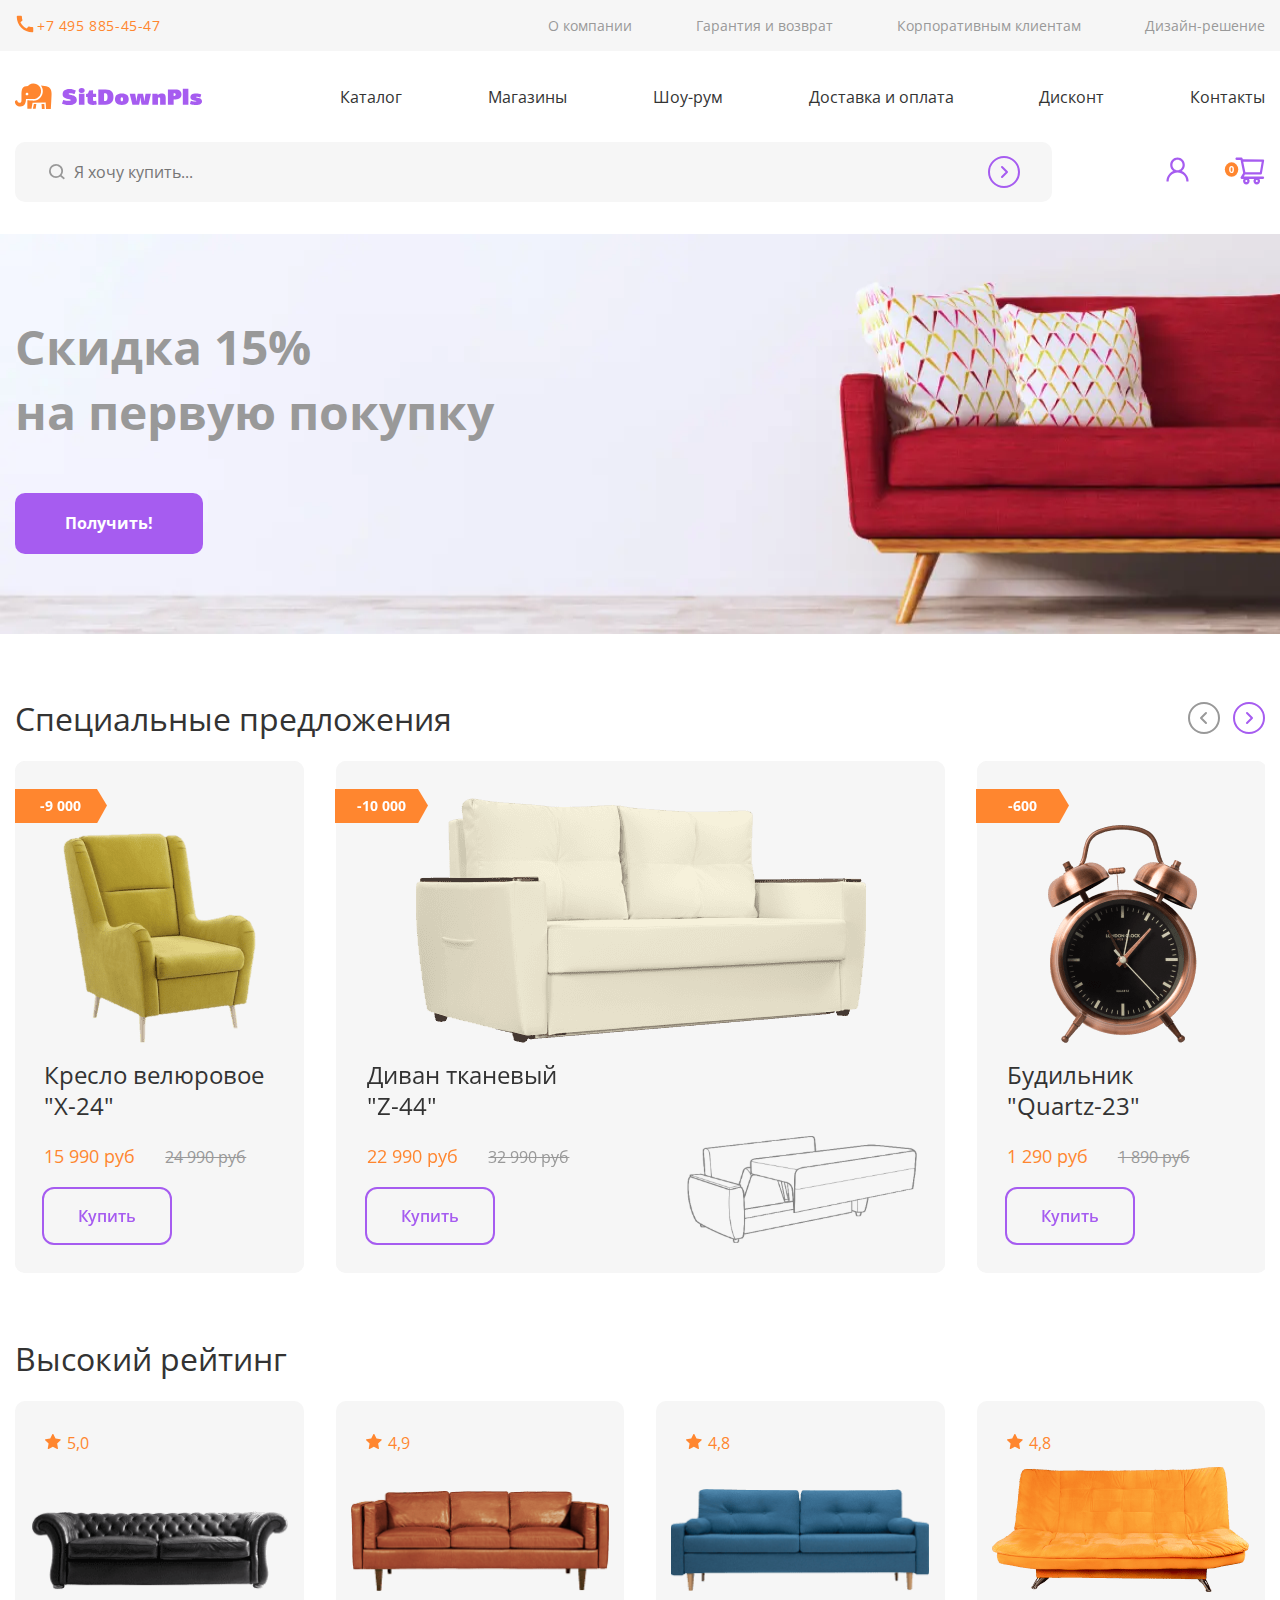
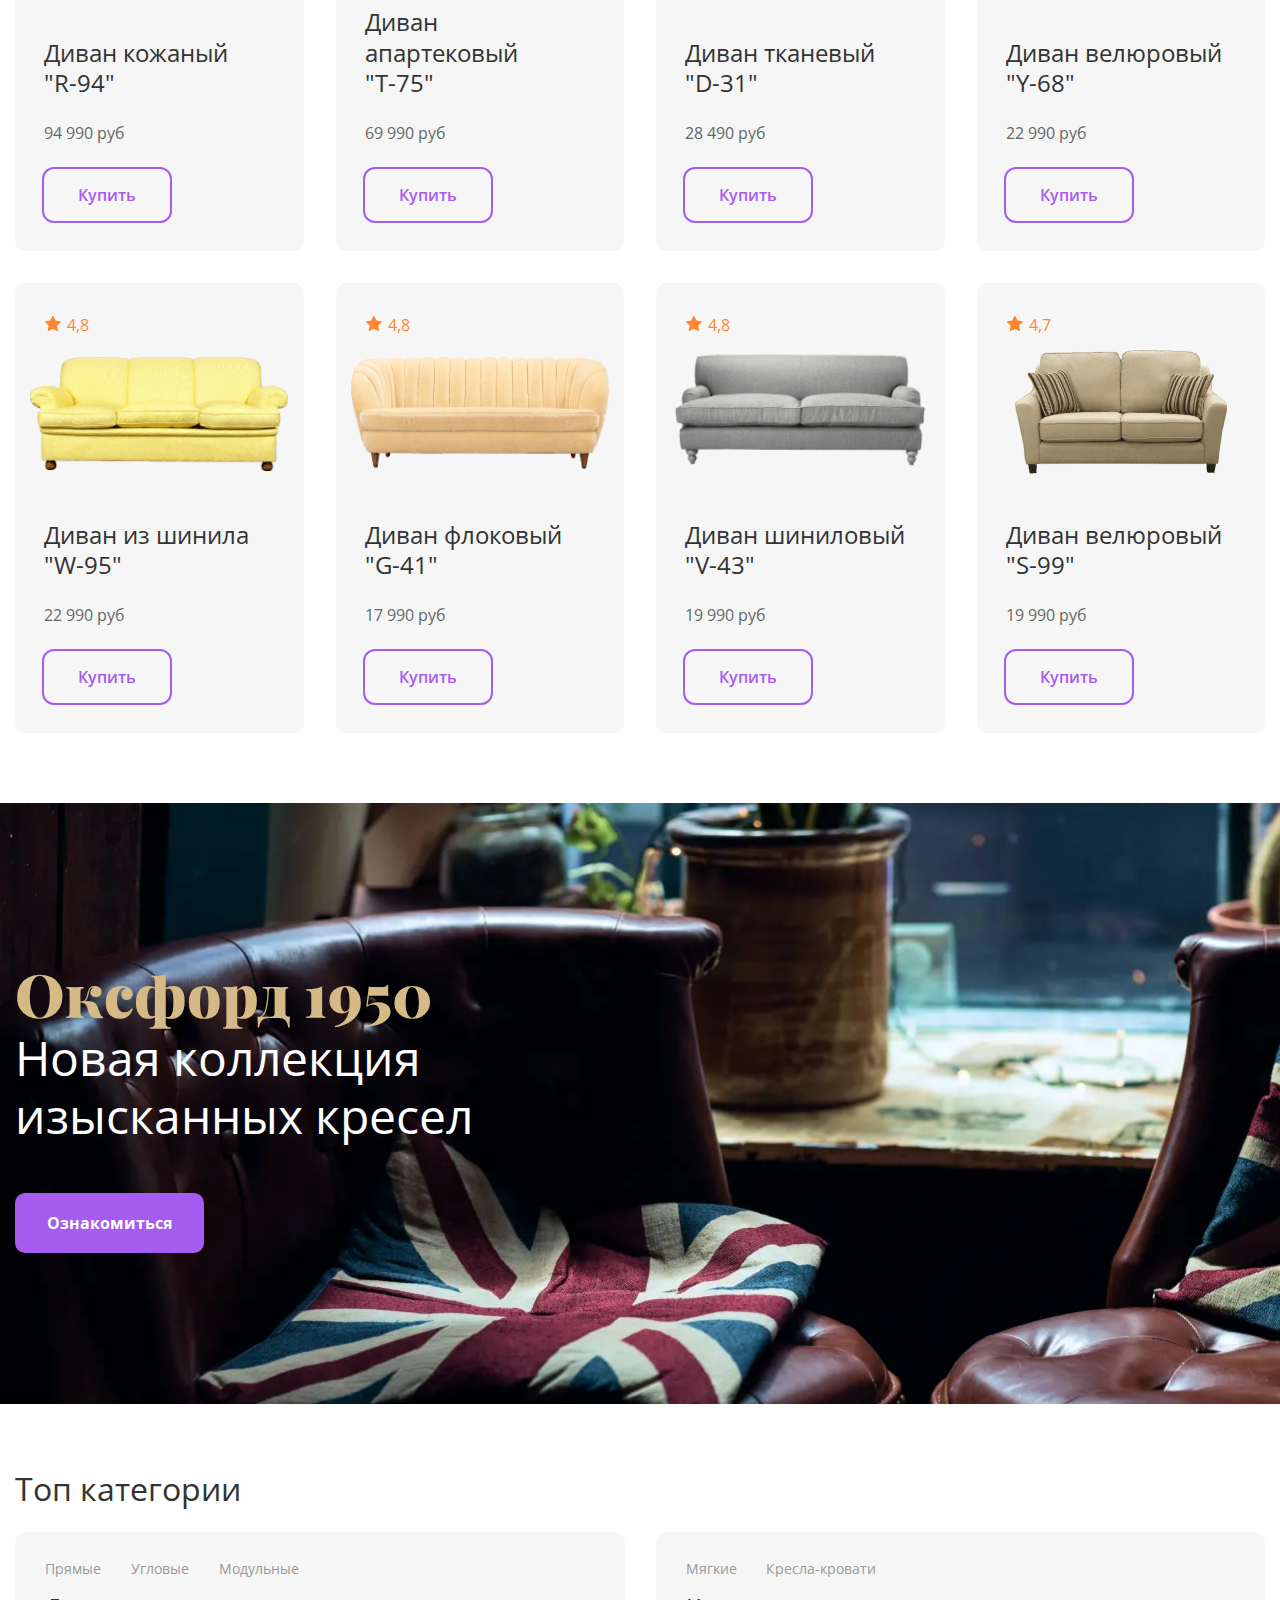
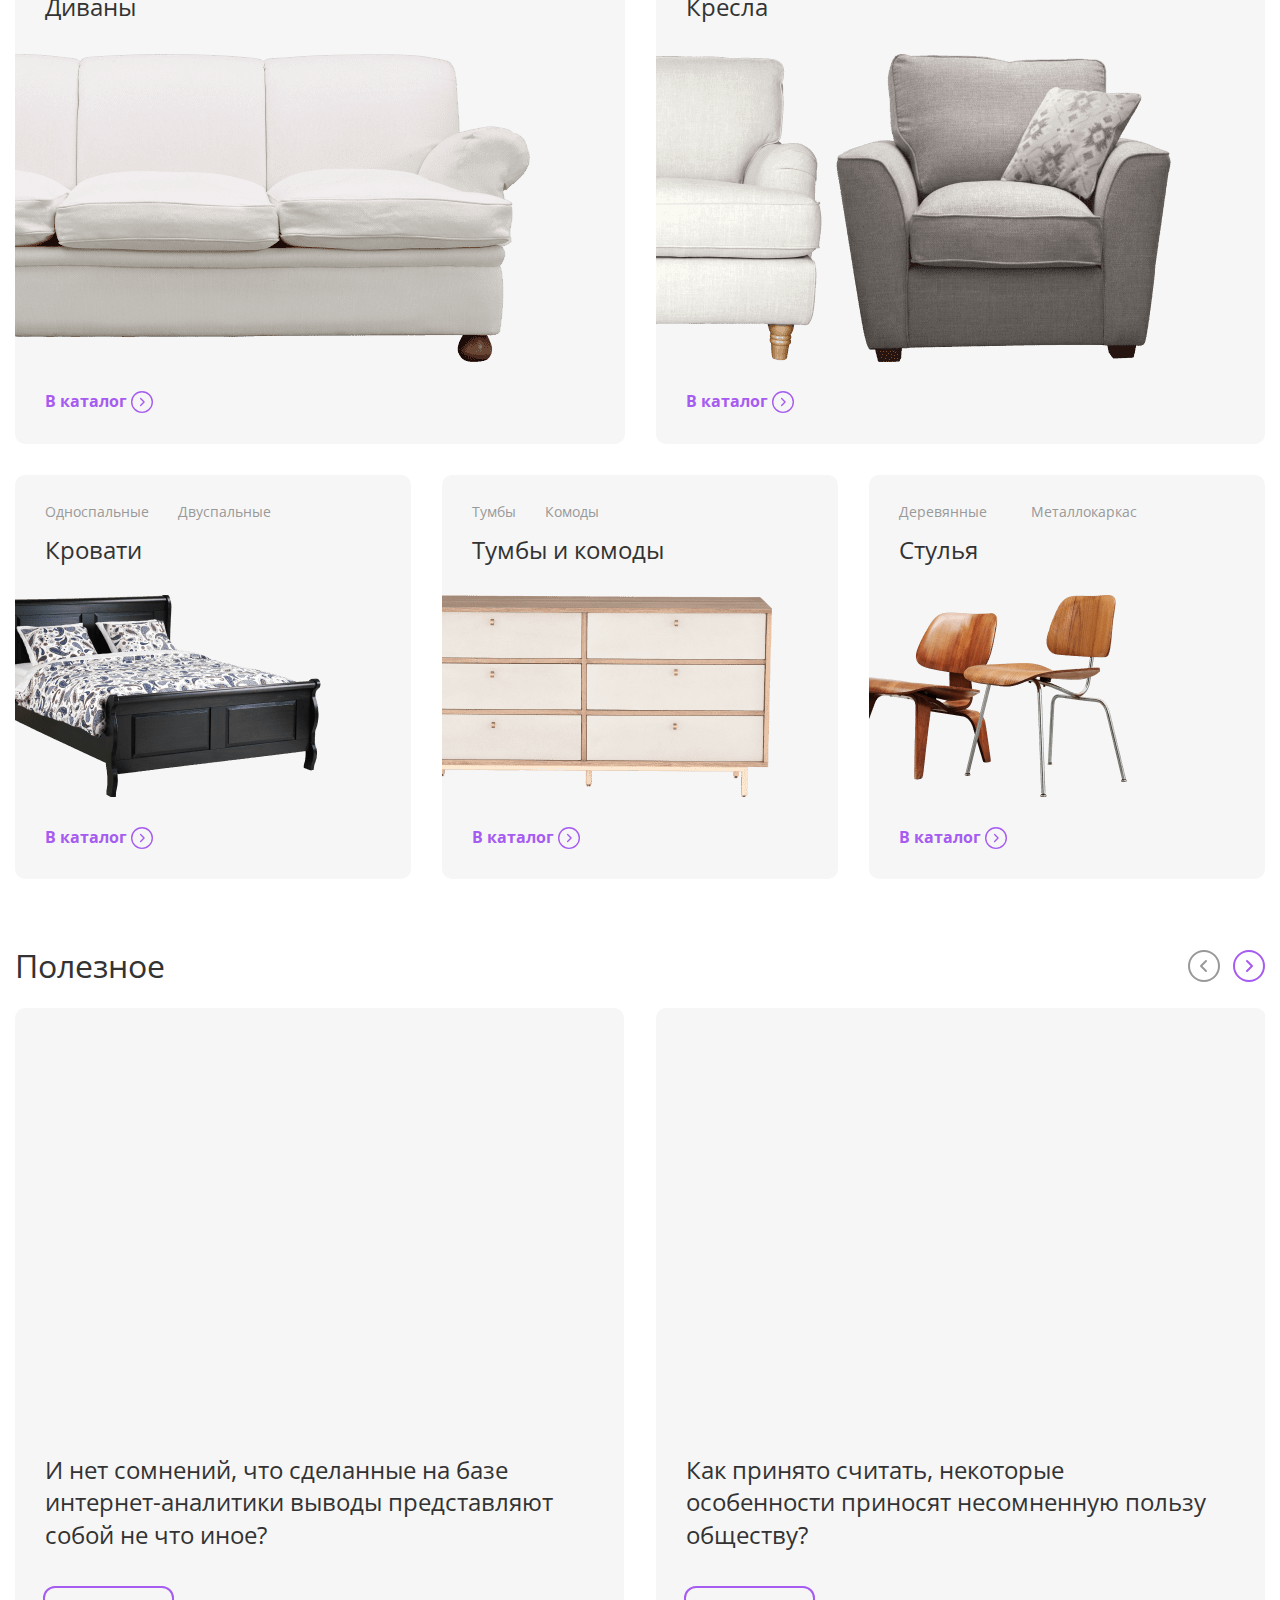
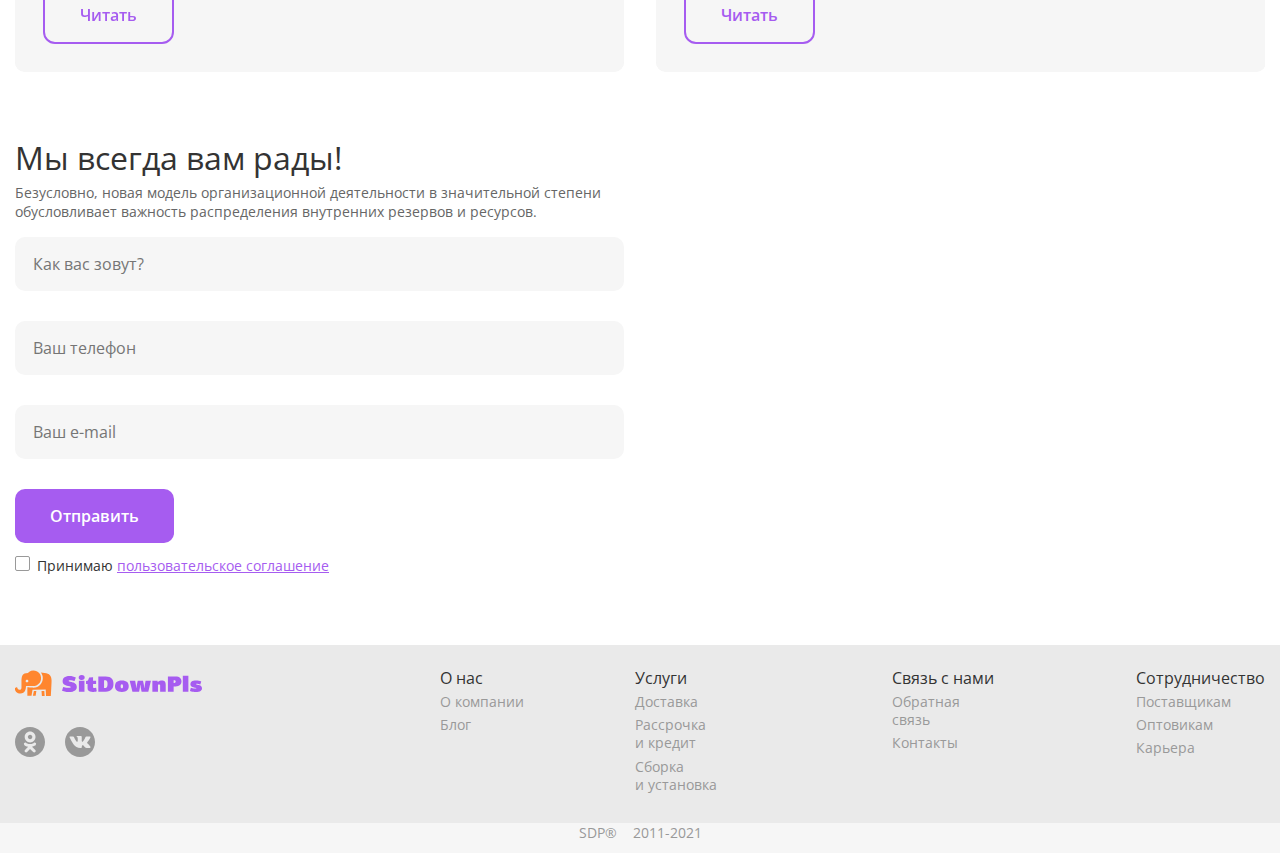
==== commit b442c46c: "Add files via upload" ====
--- a/index.html
+++ b/index.html
@@ -91,7 +91,7 @@
 </header>
 
     <main class="main">
-      <section id="discont" class="hero-top">
+      <section id="discont" class="hero-top" data-src uk-img>
   <div class="hero-top__container container">
     <h1 class="hero-top__title">Скидка 15% <br> на первую покупку</h1>
     <button class="hero-top__btn btn-primary btn-reset" aria-label="Получить">Получить!</button>
@@ -435,7 +435,7 @@
   </div>
 </section>
 
-      <section class="hero-bottom">
+      <section class="hero-bottom" data-src uk-img>
   <div class="hero-bottom__container container">
     <div class="hero-bottom__descr">
       <h2 class="hero-bottom__title"><span class="hero-bottom__heading">Оксфорд 1950</span> Новая коллекция изысканных кресел </h2>
